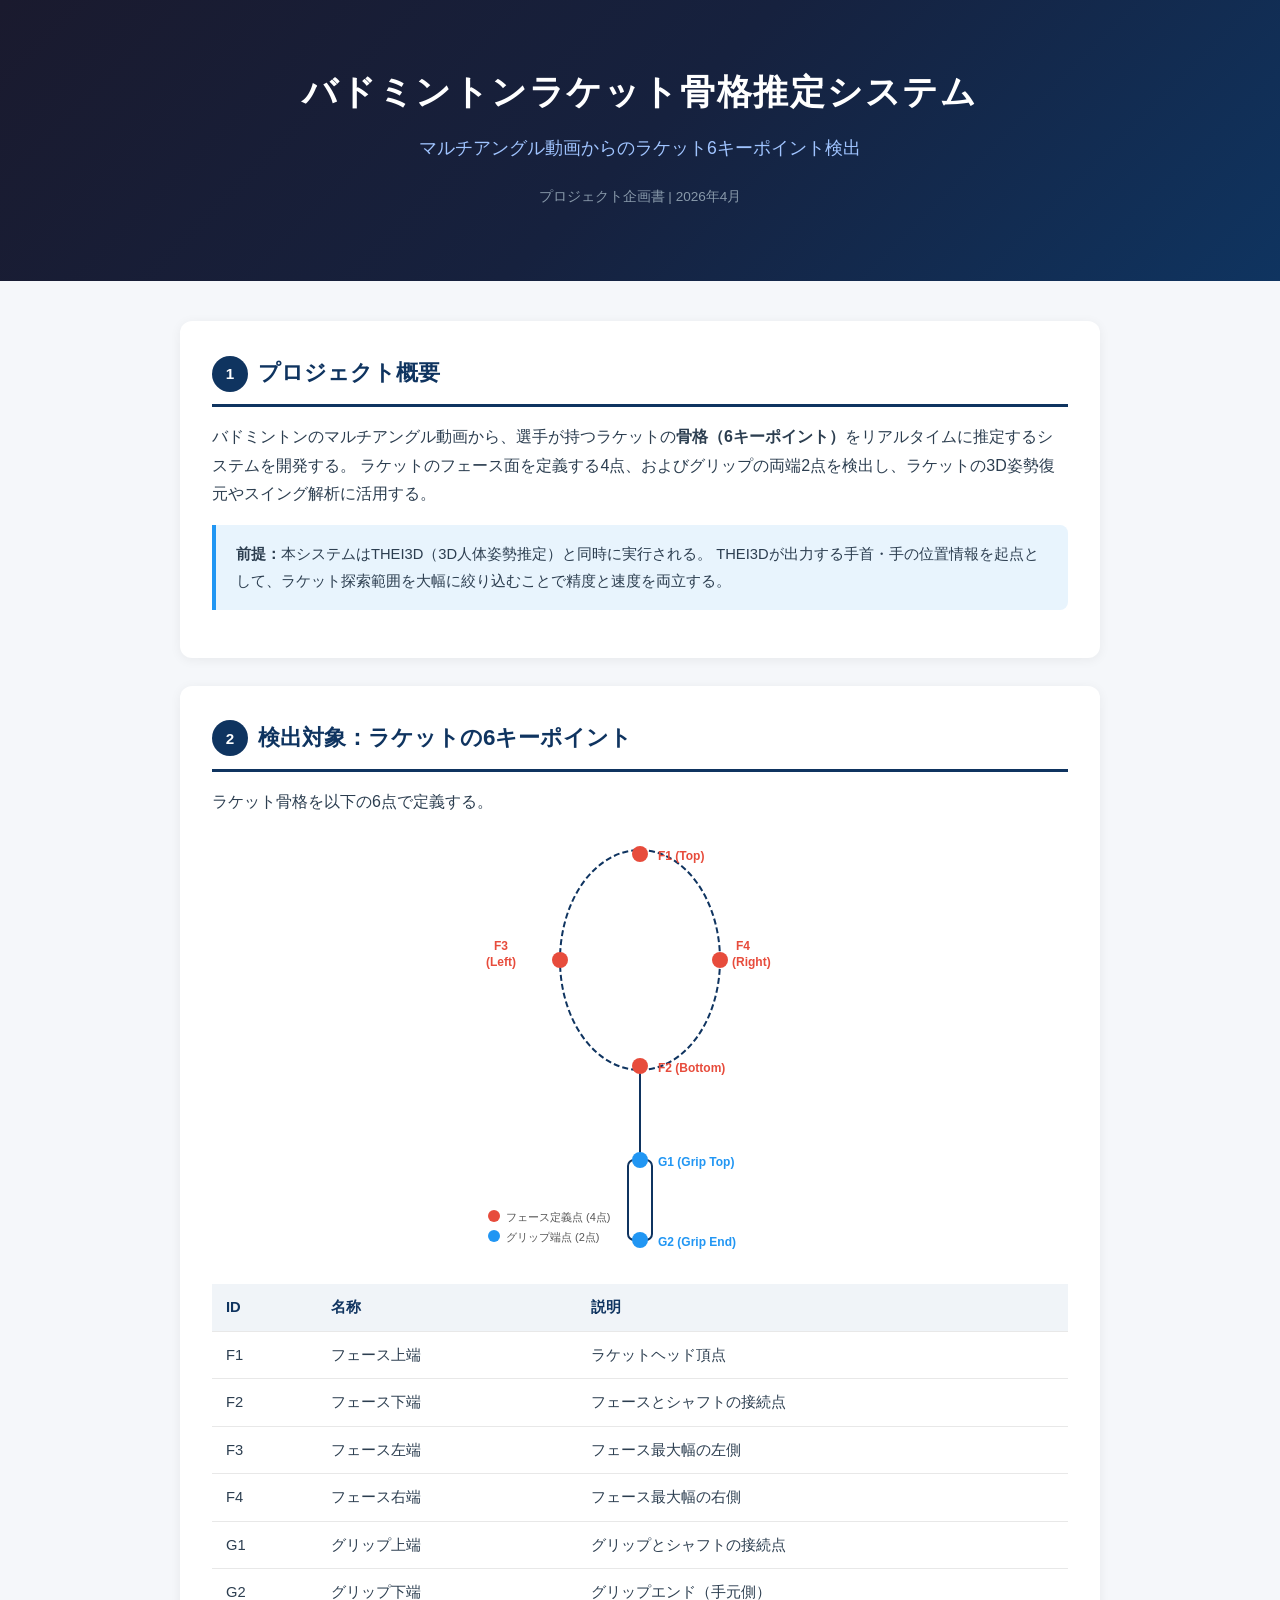
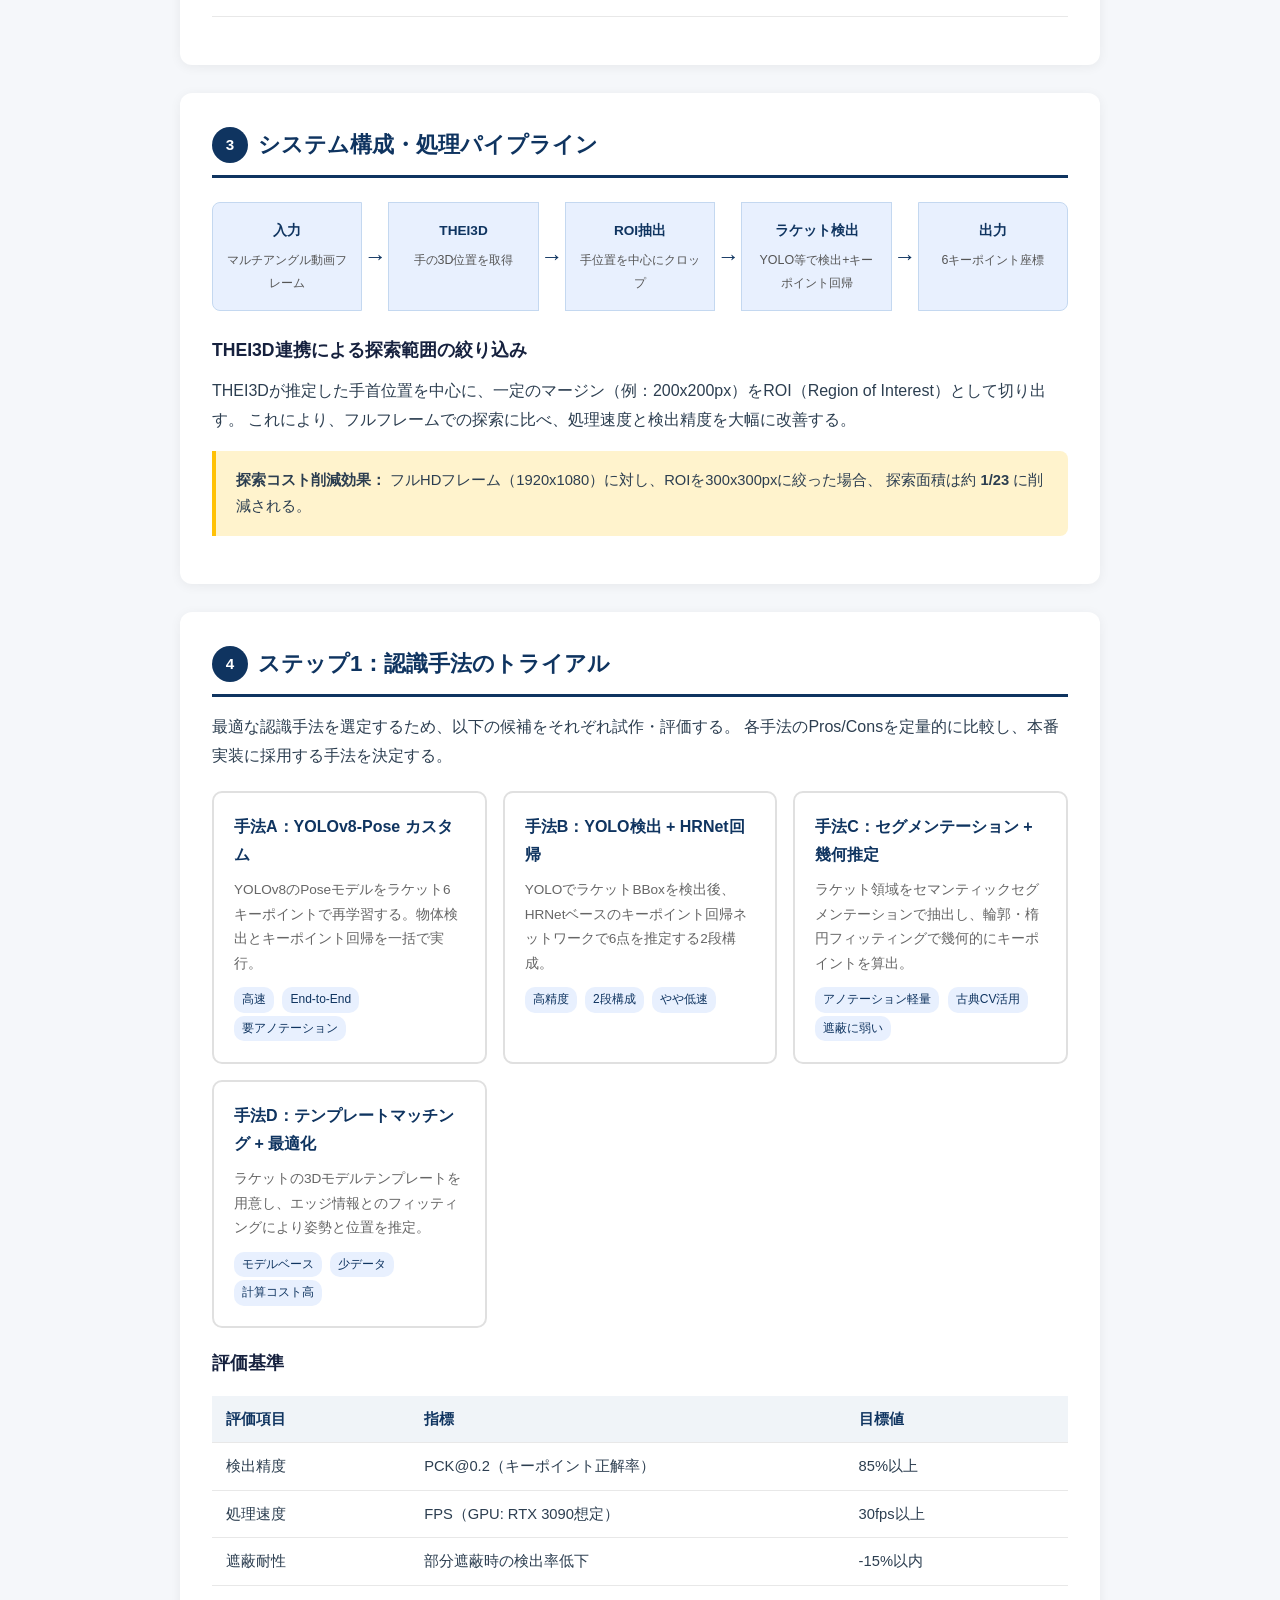
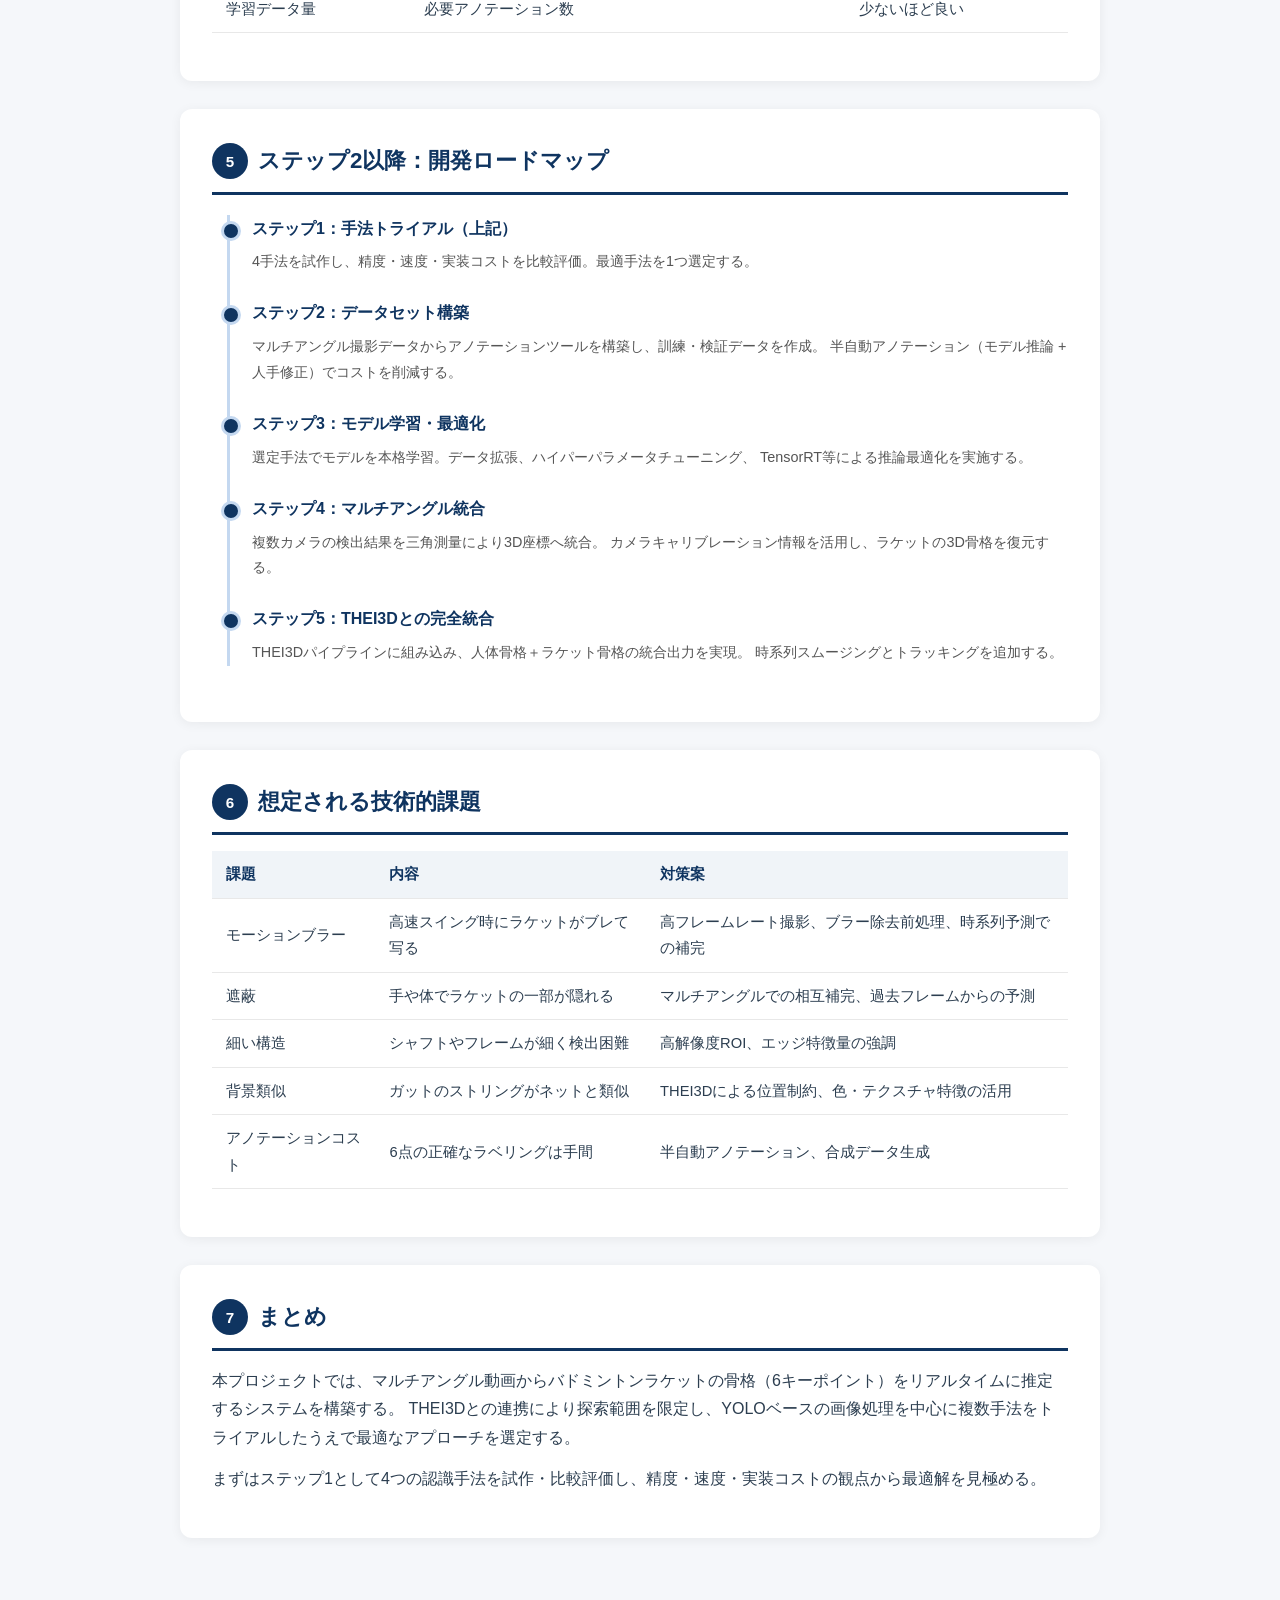
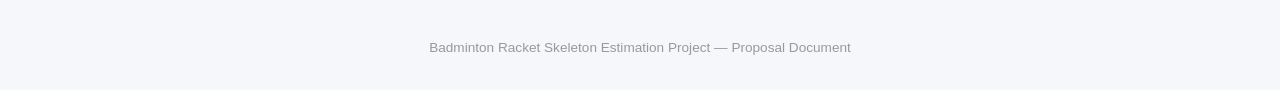
==== racket-detection-proposal.html @ 21c3d9a1 "Add project proposal for badminton racket skeleton estimation system HTML企画書: マルチアングル動画からラケット6キーポイント" ====
<!DOCTYPE html>
<html lang="ja">
<head>
    <meta charset="UTF-8">
    <meta name="viewport" content="width=device-width, initial-scale=1.0">
    <title>企画書：バドミントンラケット骨格推定システム</title>
    <style>
        * { margin: 0; padding: 0; box-sizing: border-box; }
        body {
            font-family: 'Hiragino Sans', 'Hiragino Kaku Gothic ProN', 'Noto Sans JP', sans-serif;
            background: #f5f7fa;
            color: #2c3e50;
            line-height: 1.8;
        }

        /* Header */
        .header {
            background: linear-gradient(135deg, #1a1a2e 0%, #16213e 50%, #0f3460 100%);
            color: #fff;
            padding: 60px 40px;
            text-align: center;
        }
        .header h1 {
            font-size: 2.2rem;
            margin-bottom: 10px;
            letter-spacing: 0.05em;
        }
        .header .subtitle {
            font-size: 1.1rem;
            color: #a0c4ff;
            margin-bottom: 20px;
        }
        .header .meta {
            font-size: 0.85rem;
            color: #8899aa;
        }

        /* Main */
        .container {
            max-width: 960px;
            margin: 0 auto;
            padding: 40px 20px;
        }

        /* Section */
        section {
            background: #fff;
            border-radius: 12px;
            padding: 32px;
            margin-bottom: 28px;
            box-shadow: 0 2px 12px rgba(0,0,0,0.06);
        }
        section h2 {
            font-size: 1.4rem;
            color: #0f3460;
            margin-bottom: 16px;
            padding-bottom: 10px;
            border-bottom: 3px solid #0f3460;
            display: flex;
            align-items: center;
            gap: 10px;
        }
        section h2 .num {
            display: inline-flex;
            align-items: center;
            justify-content: center;
            width: 36px;
            height: 36px;
            background: #0f3460;
            color: #fff;
            border-radius: 50%;
            font-size: 0.95rem;
            flex-shrink: 0;
        }
        section h3 {
            font-size: 1.1rem;
            color: #16213e;
            margin: 20px 0 10px;
        }
        p { margin-bottom: 12px; }

        /* Diagram: Racket Keypoints */
        .diagram-wrapper {
            display: flex;
            justify-content: center;
            margin: 24px 0;
        }
        .diagram-wrapper svg {
            max-width: 100%;
        }

        /* Table */
        table {
            width: 100%;
            border-collapse: collapse;
            margin: 16px 0;
            font-size: 0.92rem;
        }
        th, td {
            padding: 10px 14px;
            text-align: left;
            border-bottom: 1px solid #e8e8e8;
        }
        th {
            background: #f0f4f8;
            color: #0f3460;
            font-weight: bold;
        }
        tr:hover td { background: #fafbfc; }

        /* List */
        ul, ol {
            padding-left: 24px;
            margin-bottom: 12px;
        }
        li { margin-bottom: 6px; }

        /* Pipeline */
        .pipeline {
            display: flex;
            gap: 0;
            align-items: stretch;
            margin: 24px 0;
            overflow-x: auto;
        }
        .pipeline-step {
            flex: 1;
            min-width: 140px;
            background: #e8f0fe;
            padding: 16px 12px;
            text-align: center;
            position: relative;
            border: 1px solid #c4d8f0;
        }
        .pipeline-step:first-child { border-radius: 8px 0 0 8px; }
        .pipeline-step:last-child { border-radius: 0 8px 8px 0; }
        .pipeline-step .step-title {
            font-weight: bold;
            font-size: 0.85rem;
            color: #0f3460;
            margin-bottom: 6px;
        }
        .pipeline-step .step-desc {
            font-size: 0.78rem;
            color: #555;
        }
        .pipeline-arrow {
            display: flex;
            align-items: center;
            font-size: 1.4rem;
            color: #0f3460;
            padding: 0 2px;
            flex-shrink: 0;
        }

        /* Highlight box */
        .highlight-box {
            background: #fff3cd;
            border-left: 4px solid #ffc107;
            padding: 16px 20px;
            border-radius: 0 8px 8px 0;
            margin: 16px 0;
            font-size: 0.92rem;
        }
        .info-box {
            background: #e8f4fd;
            border-left: 4px solid #2196f3;
            padding: 16px 20px;
            border-radius: 0 8px 8px 0;
            margin: 16px 0;
            font-size: 0.92rem;
        }

        /* Steps timeline */
        .timeline {
            position: relative;
            padding-left: 40px;
            margin: 20px 0;
        }
        .timeline::before {
            content: '';
            position: absolute;
            left: 15px;
            top: 0;
            bottom: 0;
            width: 3px;
            background: #c4d8f0;
        }
        .timeline-item {
            position: relative;
            margin-bottom: 24px;
        }
        .timeline-item::before {
            content: '';
            position: absolute;
            left: -31px;
            top: 6px;
            width: 14px;
            height: 14px;
            background: #0f3460;
            border-radius: 50%;
            border: 3px solid #c4d8f0;
        }
        .timeline-item h4 {
            font-size: 1rem;
            color: #0f3460;
            margin-bottom: 6px;
        }
        .timeline-item p {
            font-size: 0.9rem;
            color: #555;
        }

        /* Trial methods cards */
        .method-cards {
            display: grid;
            grid-template-columns: repeat(auto-fit, minmax(260px, 1fr));
            gap: 16px;
            margin: 20px 0;
        }
        .method-card {
            border: 2px solid #e0e0e0;
            border-radius: 10px;
            padding: 20px;
            transition: border-color 0.2s;
        }
        .method-card:hover { border-color: #0f3460; }
        .method-card h4 {
            font-size: 1rem;
            color: #0f3460;
            margin-bottom: 8px;
        }
        .method-card p {
            font-size: 0.85rem;
            color: #666;
            margin-bottom: 8px;
        }
        .method-card .tag {
            display: inline-block;
            font-size: 0.75rem;
            background: #e8f0fe;
            color: #0f3460;
            padding: 2px 8px;
            border-radius: 10px;
            margin-right: 4px;
        }

        /* Footer */
        .footer {
            text-align: center;
            padding: 30px;
            color: #999;
            font-size: 0.85rem;
        }

        @media (max-width: 600px) {
            .header { padding: 40px 20px; }
            .header h1 { font-size: 1.5rem; }
            section { padding: 20px; }
            .pipeline { flex-direction: column; }
            .pipeline-arrow { transform: rotate(90deg); justify-content: center; padding: 4px 0; }
            .pipeline-step:first-child, .pipeline-step:last-child { border-radius: 8px; }
        }
    </style>
</head>
<body>

<div class="header">
    <h1>バドミントンラケット骨格推定システム</h1>
    <p class="subtitle">マルチアングル動画からのラケット6キーポイント検出</p>
    <p class="meta">プロジェクト企画書 | 2026年4月</p>
</div>

<div class="container">

    <!-- 1. 概要 -->
    <section>
        <h2><span class="num">1</span>プロジェクト概要</h2>
        <p>
            バドミントンのマルチアングル動画から、選手が持つラケットの<strong>骨格（6キーポイント）</strong>をリアルタイムに推定するシステムを開発する。
            ラケットのフェース面を定義する4点、およびグリップの両端2点を検出し、ラケットの3D姿勢復元やスイング解析に活用する。
        </p>
        <div class="info-box">
            <strong>前提：</strong>本システムはTHEI3D（3D人体姿勢推定）と同時に実行される。
            THEI3Dが出力する手首・手の位置情報を起点として、ラケット探索範囲を大幅に絞り込むことで精度と速度を両立する。
        </div>
    </section>

    <!-- 2. 検出対象 -->
    <section>
        <h2><span class="num">2</span>検出対象：ラケットの6キーポイント</h2>
        <p>ラケット骨格を以下の6点で定義する。</p>

        <div class="diagram-wrapper">
            <svg width="320" height="420" viewBox="0 0 320 420">
                <!-- Racket face (ellipse) -->
                <ellipse cx="160" cy="120" rx="80" ry="110" fill="none" stroke="#0f3460" stroke-width="2" stroke-dasharray="6,3"/>
                <!-- Shaft -->
                <line x1="160" y1="230" x2="160" y2="320" stroke="#0f3460" stroke-width="2"/>
                <!-- Grip -->
                <rect x="148" y="320" width="24" height="80" rx="6" fill="none" stroke="#0f3460" stroke-width="2"/>

                <!-- Face 4 points -->
                <circle cx="160" cy="14" r="8" fill="#e74c3c"/>
                <text x="178" y="20" font-size="12" fill="#e74c3c" font-weight="bold">F1 (Top)</text>

                <circle cx="160" cy="226" r="8" fill="#e74c3c"/>
                <text x="178" y="232" font-size="12" fill="#e74c3c" font-weight="bold">F2 (Bottom)</text>

                <circle cx="80" cy="120" r="8" fill="#e74c3c"/>
                <text x="14" y="110" font-size="12" fill="#e74c3c" font-weight="bold">F3</text>
                <text x="6" y="126" font-size="12" fill="#e74c3c" font-weight="bold">(Left)</text>

                <circle cx="240" cy="120" r="8" fill="#e74c3c"/>
                <text x="256" y="110" font-size="12" fill="#e74c3c" font-weight="bold">F4</text>
                <text x="252" y="126" font-size="12" fill="#e74c3c" font-weight="bold">(Right)</text>

                <!-- Grip 2 points -->
                <circle cx="160" cy="320" r="8" fill="#2196f3"/>
                <text x="178" y="326" font-size="12" fill="#2196f3" font-weight="bold">G1 (Grip Top)</text>

                <circle cx="160" cy="400" r="8" fill="#2196f3"/>
                <text x="178" y="406" font-size="12" fill="#2196f3" font-weight="bold">G2 (Grip End)</text>

                <!-- Legend -->
                <rect x="8" y="370" width="12" height="12" rx="6" fill="#e74c3c"/>
                <text x="26" y="381" font-size="11" fill="#555">フェース定義点 (4点)</text>
                <rect x="8" y="390" width="12" height="12" rx="6" fill="#2196f3"/>
                <text x="26" y="401" font-size="11" fill="#555">グリップ端点 (2点)</text>
            </svg>
        </div>

        <table>
            <thead>
                <tr><th>ID</th><th>名称</th><th>説明</th></tr>
            </thead>
            <tbody>
                <tr><td>F1</td><td>フェース上端</td><td>ラケットヘッド頂点</td></tr>
                <tr><td>F2</td><td>フェース下端</td><td>フェースとシャフトの接続点</td></tr>
                <tr><td>F3</td><td>フェース左端</td><td>フェース最大幅の左側</td></tr>
                <tr><td>F4</td><td>フェース右端</td><td>フェース最大幅の右側</td></tr>
                <tr><td>G1</td><td>グリップ上端</td><td>グリップとシャフトの接続点</td></tr>
                <tr><td>G2</td><td>グリップ下端</td><td>グリップエンド（手元側）</td></tr>
            </tbody>
        </table>
    </section>

    <!-- 3. システム構成 -->
    <section>
        <h2><span class="num">3</span>システム構成・処理パイプライン</h2>

        <div class="pipeline">
            <div class="pipeline-step">
                <div class="step-title">入力</div>
                <div class="step-desc">マルチアングル動画フレーム</div>
            </div>
            <div class="pipeline-arrow">&rarr;</div>
            <div class="pipeline-step">
                <div class="step-title">THEI3D</div>
                <div class="step-desc">手の3D位置を取得</div>
            </div>
            <div class="pipeline-arrow">&rarr;</div>
            <div class="pipeline-step">
                <div class="step-title">ROI抽出</div>
                <div class="step-desc">手位置を中心にクロップ</div>
            </div>
            <div class="pipeline-arrow">&rarr;</div>
            <div class="pipeline-step">
                <div class="step-title">ラケット検出</div>
                <div class="step-desc">YOLO等で検出+キーポイント回帰</div>
            </div>
            <div class="pipeline-arrow">&rarr;</div>
            <div class="pipeline-step">
                <div class="step-title">出力</div>
                <div class="step-desc">6キーポイント座標</div>
            </div>
        </div>

        <h3>THEI3D連携による探索範囲の絞り込み</h3>
        <p>
            THEI3Dが推定した手首位置を中心に、一定のマージン（例：200x200px）をROI（Region of Interest）として切り出す。
            これにより、フルフレームでの探索に比べ、処理速度と検出精度を大幅に改善する。
        </p>
        <div class="highlight-box">
            <strong>探索コスト削減効果：</strong>
            フルHDフレーム（1920x1080）に対し、ROIを300x300pxに絞った場合、
            探索面積は約 <strong>1/23</strong> に削減される。
        </div>
    </section>

    <!-- 4. ステップ1：トライアル -->
    <section>
        <h2><span class="num">4</span>ステップ1：認識手法のトライアル</h2>
        <p>
            最適な認識手法を選定するため、以下の候補をそれぞれ試作・評価する。
            各手法のPros/Consを定量的に比較し、本番実装に採用する手法を決定する。
        </p>

        <div class="method-cards">
            <div class="method-card">
                <h4>手法A：YOLOv8-Pose カスタム</h4>
                <p>YOLOv8のPoseモデルをラケット6キーポイントで再学習する。物体検出とキーポイント回帰を一括で実行。</p>
                <span class="tag">高速</span>
                <span class="tag">End-to-End</span>
                <span class="tag">要アノテーション</span>
            </div>
            <div class="method-card">
                <h4>手法B：YOLO検出 + HRNet回帰</h4>
                <p>YOLOでラケットBBoxを検出後、HRNetベースのキーポイント回帰ネットワークで6点を推定する2段構成。</p>
                <span class="tag">高精度</span>
                <span class="tag">2段構成</span>
                <span class="tag">やや低速</span>
            </div>
            <div class="method-card">
                <h4>手法C：セグメンテーション + 幾何推定</h4>
                <p>ラケット領域をセマンティックセグメンテーションで抽出し、輪郭・楕円フィッティングで幾何的にキーポイントを算出。</p>
                <span class="tag">アノテーション軽量</span>
                <span class="tag">古典CV活用</span>
                <span class="tag">遮蔽に弱い</span>
            </div>
            <div class="method-card">
                <h4>手法D：テンプレートマッチング + 最適化</h4>
                <p>ラケットの3Dモデルテンプレートを用意し、エッジ情報とのフィッティングにより姿勢と位置を推定。</p>
                <span class="tag">モデルベース</span>
                <span class="tag">少データ</span>
                <span class="tag">計算コスト高</span>
            </div>
        </div>

        <h3>評価基準</h3>
        <table>
            <thead>
                <tr><th>評価項目</th><th>指標</th><th>目標値</th></tr>
            </thead>
            <tbody>
                <tr><td>検出精度</td><td>PCK@0.2（キーポイント正解率）</td><td>85%以上</td></tr>
                <tr><td>処理速度</td><td>FPS（GPU: RTX 3090想定）</td><td>30fps以上</td></tr>
                <tr><td>遮蔽耐性</td><td>部分遮蔽時の検出率低下</td><td>-15%以内</td></tr>
                <tr><td>学習データ量</td><td>必要アノテーション数</td><td>少ないほど良い</td></tr>
            </tbody>
        </table>
    </section>

    <!-- 5. ステップ2以降 -->
    <section>
        <h2><span class="num">5</span>ステップ2以降：開発ロードマップ</h2>

        <div class="timeline">
            <div class="timeline-item">
                <h4>ステップ1：手法トライアル（上記）</h4>
                <p>4手法を試作し、精度・速度・実装コストを比較評価。最適手法を1つ選定する。</p>
            </div>
            <div class="timeline-item">
                <h4>ステップ2：データセット構築</h4>
                <p>マルチアングル撮影データからアノテーションツールを構築し、訓練・検証データを作成。
                半自動アノテーション（モデル推論 + 人手修正）でコストを削減する。</p>
            </div>
            <div class="timeline-item">
                <h4>ステップ3：モデル学習・最適化</h4>
                <p>選定手法でモデルを本格学習。データ拡張、ハイパーパラメータチューニング、
                TensorRT等による推論最適化を実施する。</p>
            </div>
            <div class="timeline-item">
                <h4>ステップ4：マルチアングル統合</h4>
                <p>複数カメラの検出結果を三角測量により3D座標へ統合。
                カメラキャリブレーション情報を活用し、ラケットの3D骨格を復元する。</p>
            </div>
            <div class="timeline-item">
                <h4>ステップ5：THEI3Dとの完全統合</h4>
                <p>THEI3Dパイプラインに組み込み、人体骨格＋ラケット骨格の統合出力を実現。
                時系列スムージングとトラッキングを追加する。</p>
            </div>
        </div>
    </section>

    <!-- 6. 技術的課題 -->
    <section>
        <h2><span class="num">6</span>想定される技術的課題</h2>
        <table>
            <thead>
                <tr><th>課題</th><th>内容</th><th>対策案</th></tr>
            </thead>
            <tbody>
                <tr>
                    <td>モーションブラー</td>
                    <td>高速スイング時にラケットがブレて写る</td>
                    <td>高フレームレート撮影、ブラー除去前処理、時系列予測での補完</td>
                </tr>
                <tr>
                    <td>遮蔽</td>
                    <td>手や体でラケットの一部が隠れる</td>
                    <td>マルチアングルでの相互補完、過去フレームからの予測</td>
                </tr>
                <tr>
                    <td>細い構造</td>
                    <td>シャフトやフレームが細く検出困難</td>
                    <td>高解像度ROI、エッジ特徴量の強調</td>
                </tr>
                <tr>
                    <td>背景類似</td>
                    <td>ガットのストリングがネットと類似</td>
                    <td>THEI3Dによる位置制約、色・テクスチャ特徴の活用</td>
                </tr>
                <tr>
                    <td>アノテーションコスト</td>
                    <td>6点の正確なラベリングは手間</td>
                    <td>半自動アノテーション、合成データ生成</td>
                </tr>
            </tbody>
        </table>
    </section>

    <!-- 7. まとめ -->
    <section>
        <h2><span class="num">7</span>まとめ</h2>
        <p>
            本プロジェクトでは、マルチアングル動画からバドミントンラケットの骨格（6キーポイント）をリアルタイムに推定するシステムを構築する。
            THEI3Dとの連携により探索範囲を限定し、YOLOベースの画像処理を中心に複数手法をトライアルしたうえで最適なアプローチを選定する。
        </p>
        <p>
            まずはステップ1として4つの認識手法を試作・比較評価し、精度・速度・実装コストの観点から最適解を見極める。
        </p>
    </section>

</div>

<div class="footer">
    Badminton Racket Skeleton Estimation Project &mdash; Proposal Document
</div>

</body>
</html>
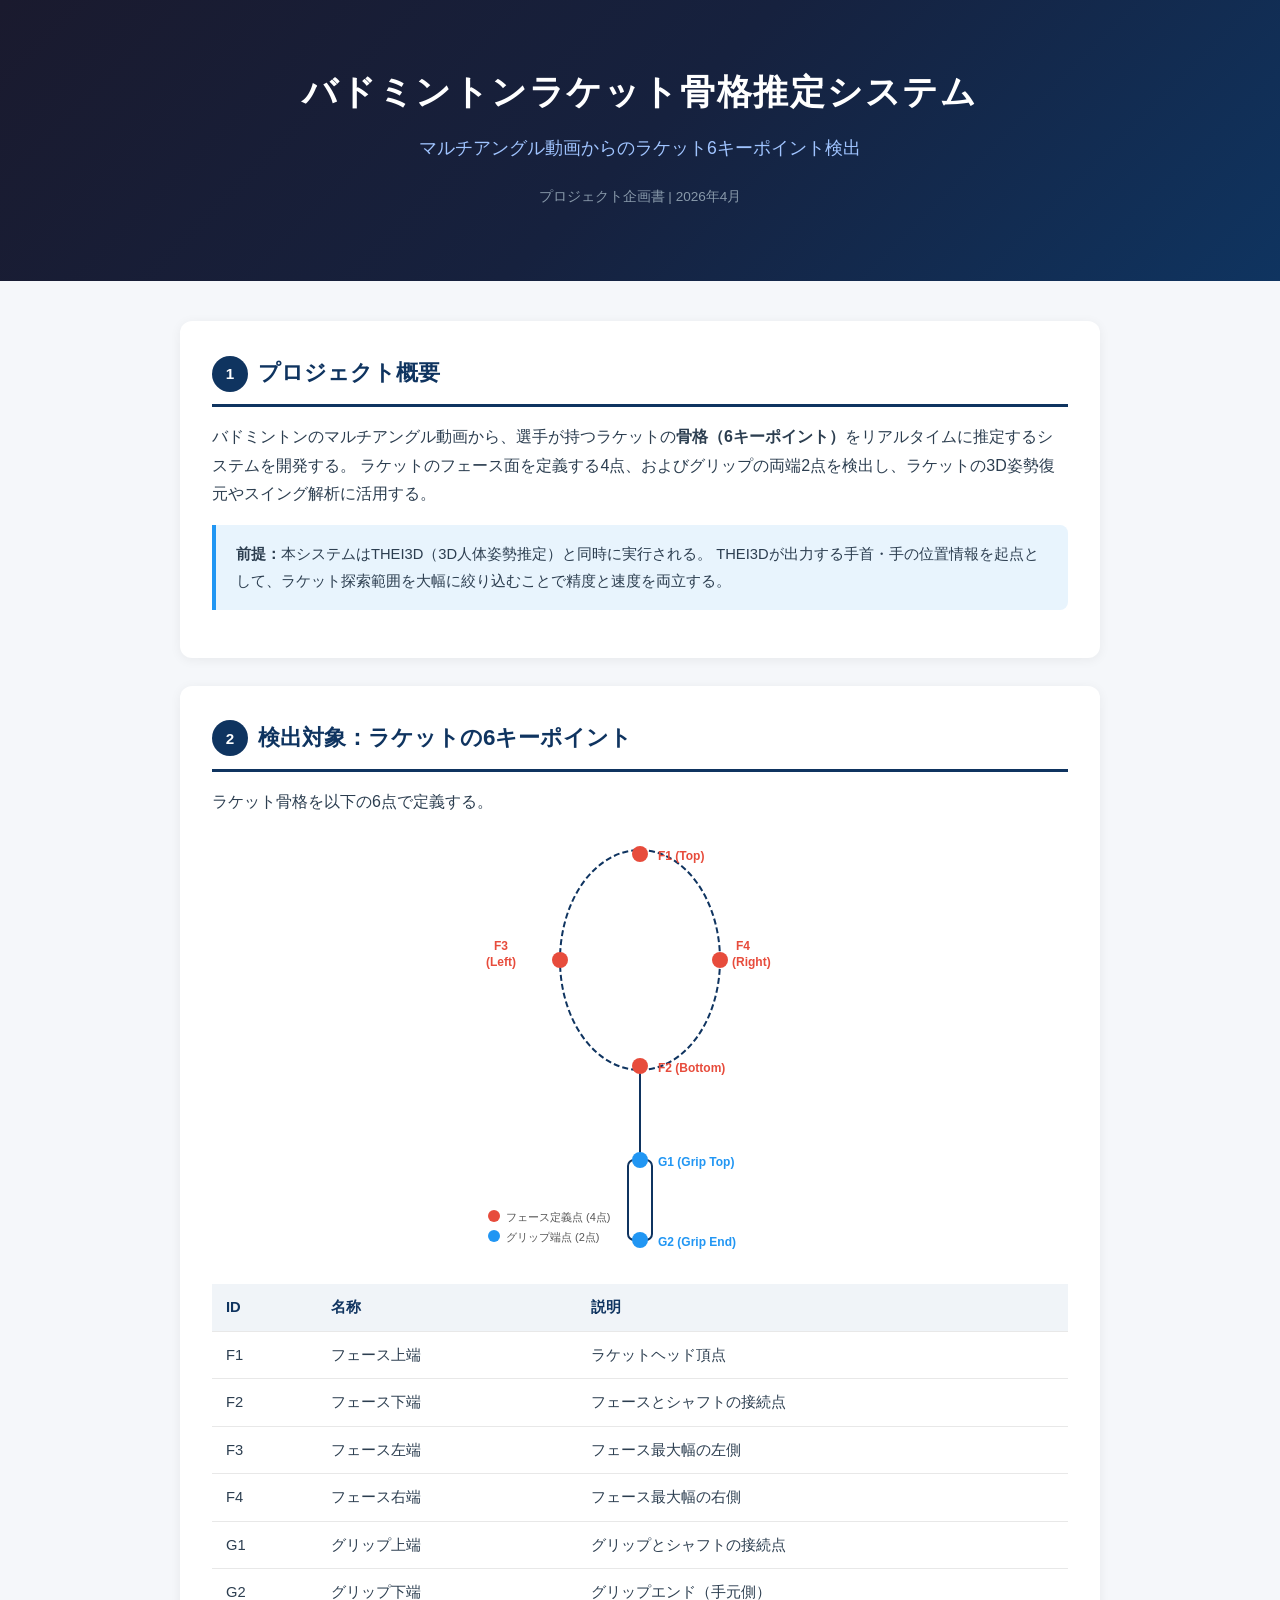
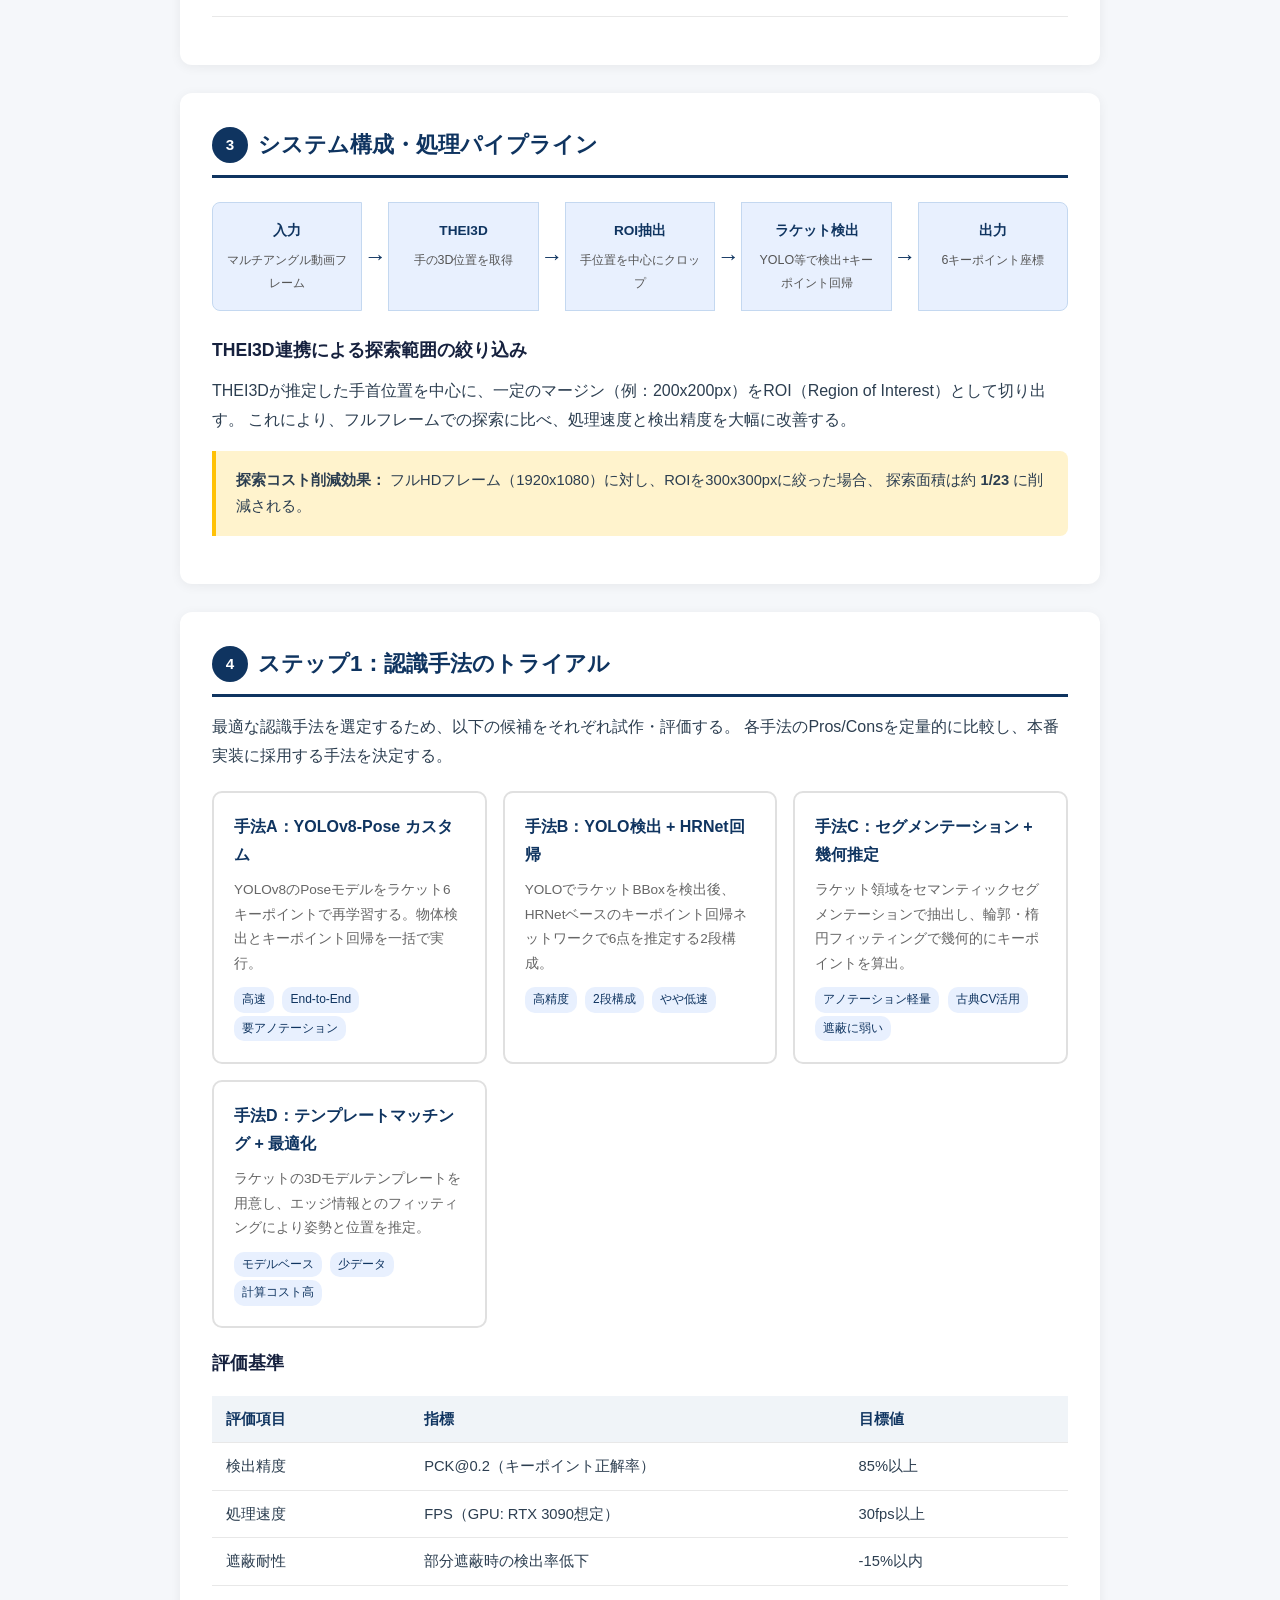
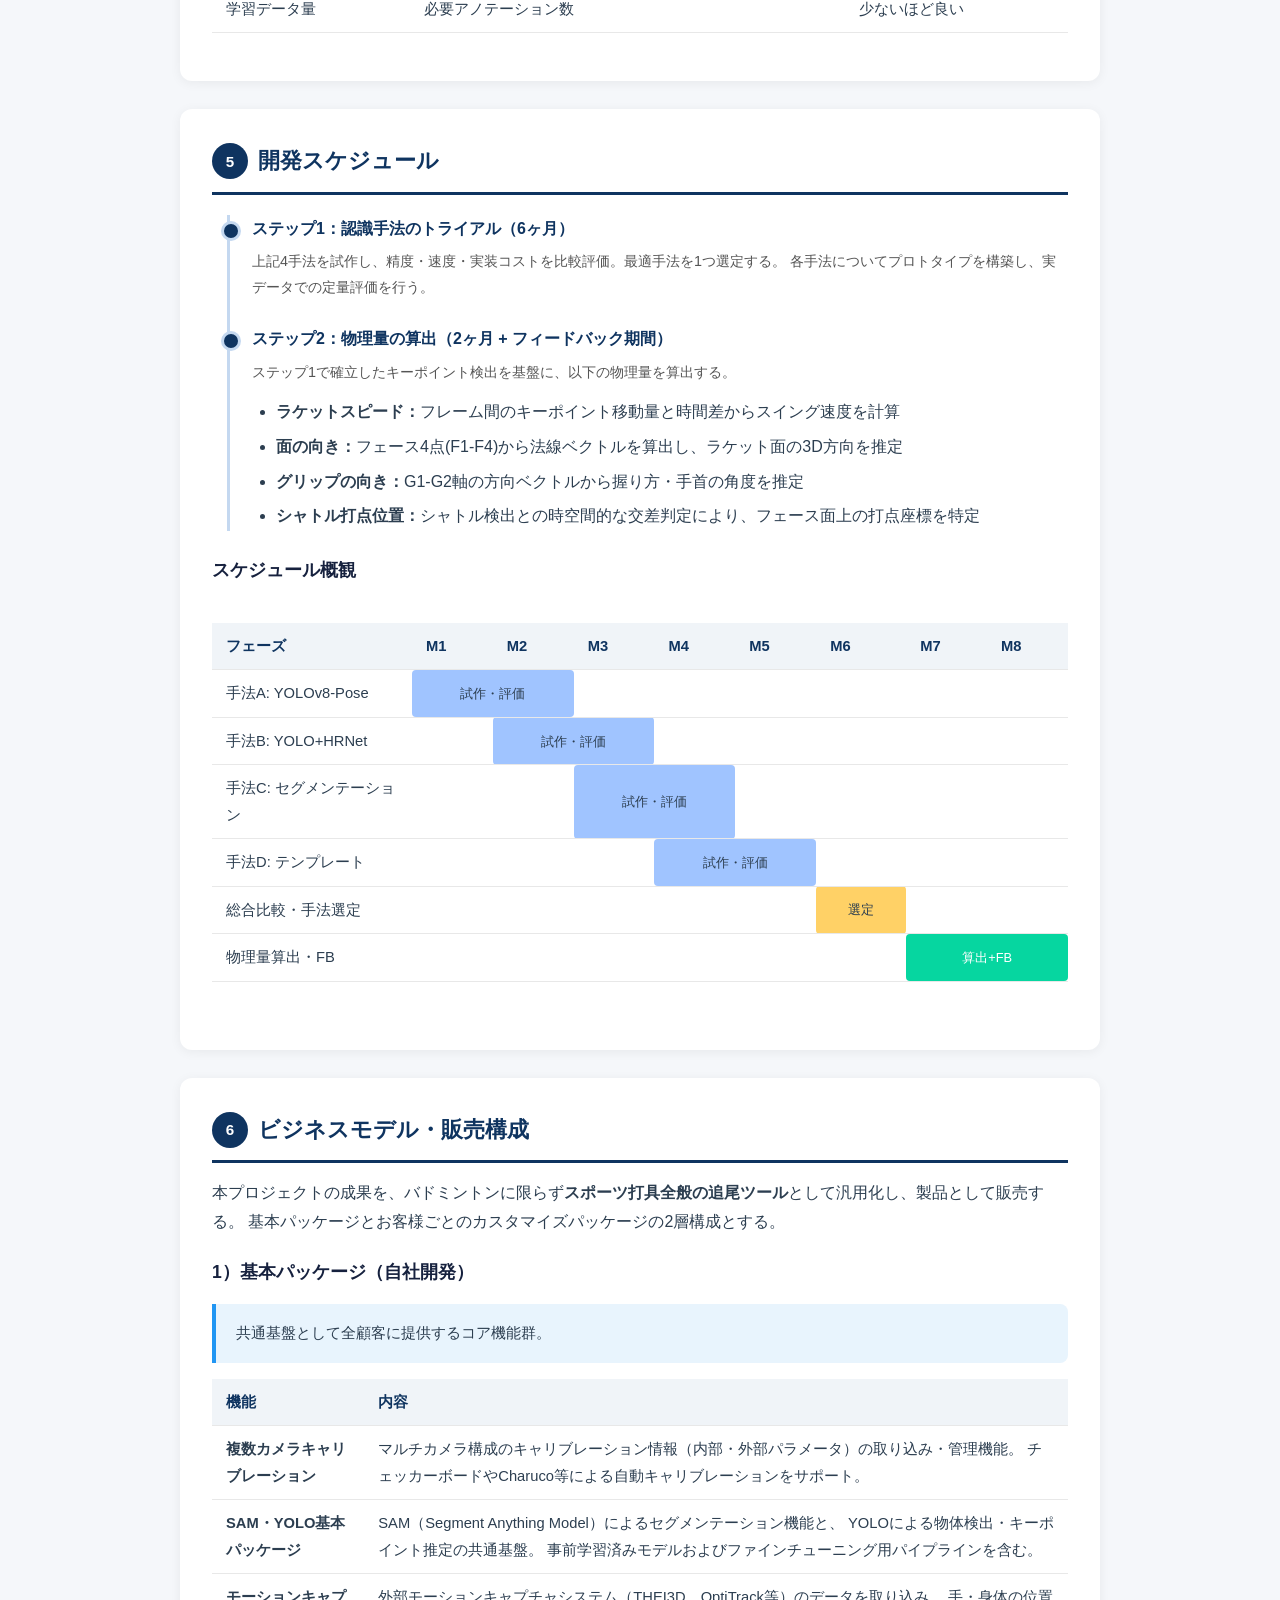
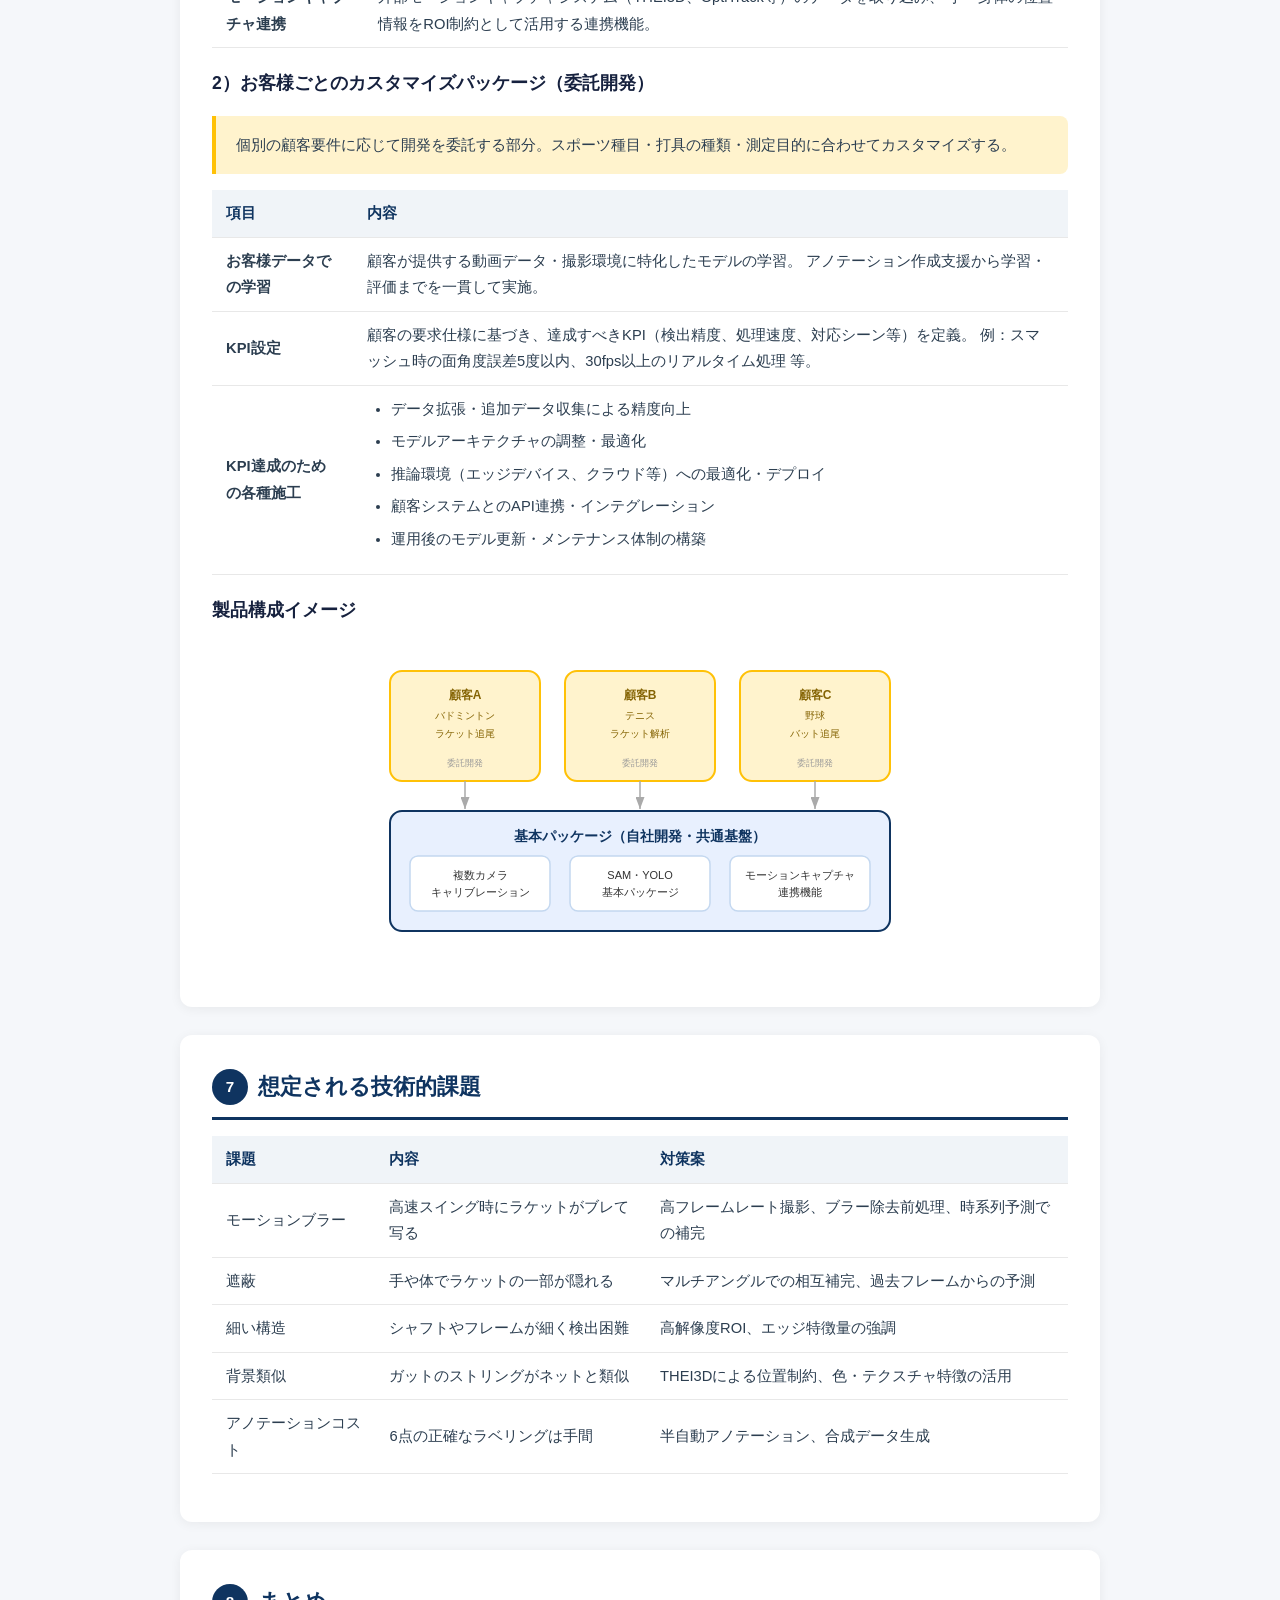
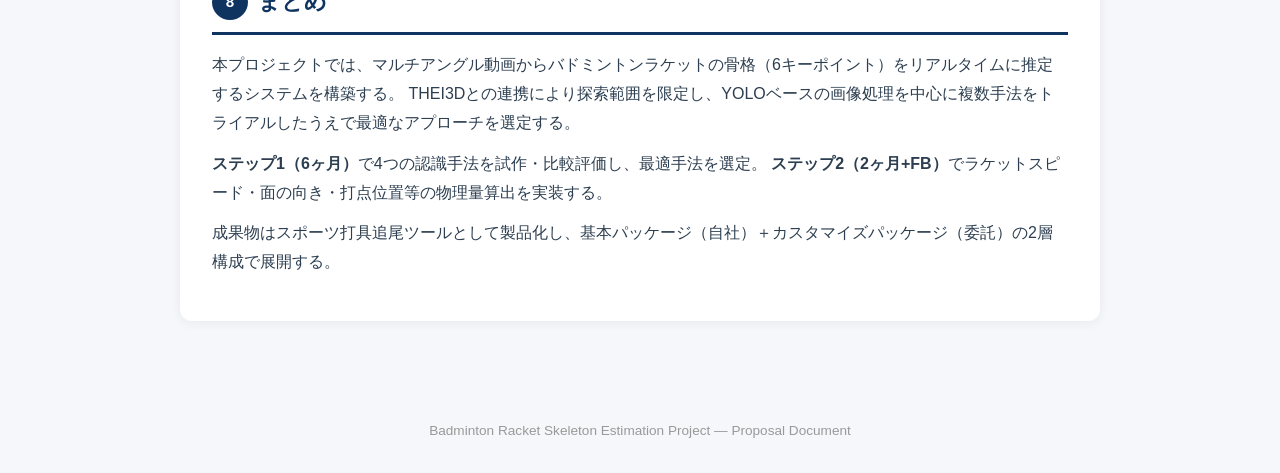
==== commit 5f9deab9: "Add schedule, business model, and sales structure to proposal ステップ1(6ヶ月)・ステップ2(2ヶ月+FB)のスケジュール、ガントチャー" ====
--- a/racket-detection-proposal.html
+++ b/racket-detection-proposal.html
@@ -441,41 +441,200 @@
         </table>
     </section>
 
-    <!-- 5. ステップ2以降 -->
-    <section>
-        <h2><span class="num">5</span>ステップ2以降：開発ロードマップ</h2>
+    <!-- 5. 開発スケジュール -->
+    <section>
+        <h2><span class="num">5</span>開発スケジュール</h2>
 
         <div class="timeline">
             <div class="timeline-item">
-                <h4>ステップ1：手法トライアル（上記）</h4>
-                <p>4手法を試作し、精度・速度・実装コストを比較評価。最適手法を1つ選定する。</p>
+                <h4>ステップ1：認識手法のトライアル（6ヶ月）</h4>
+                <p>上記4手法を試作し、精度・速度・実装コストを比較評価。最適手法を1つ選定する。
+                各手法についてプロトタイプを構築し、実データでの定量評価を行う。</p>
             </div>
             <div class="timeline-item">
-                <h4>ステップ2：データセット構築</h4>
-                <p>マルチアングル撮影データからアノテーションツールを構築し、訓練・検証データを作成。
-                半自動アノテーション（モデル推論 + 人手修正）でコストを削減する。</p>
-            </div>
-            <div class="timeline-item">
-                <h4>ステップ3：モデル学習・最適化</h4>
-                <p>選定手法でモデルを本格学習。データ拡張、ハイパーパラメータチューニング、
-                TensorRT等による推論最適化を実施する。</p>
-            </div>
-            <div class="timeline-item">
-                <h4>ステップ4：マルチアングル統合</h4>
-                <p>複数カメラの検出結果を三角測量により3D座標へ統合。
-                カメラキャリブレーション情報を活用し、ラケットの3D骨格を復元する。</p>
-            </div>
-            <div class="timeline-item">
-                <h4>ステップ5：THEI3Dとの完全統合</h4>
-                <p>THEI3Dパイプラインに組み込み、人体骨格＋ラケット骨格の統合出力を実現。
-                時系列スムージングとトラッキングを追加する。</p>
-            </div>
-        </div>
-    </section>
-
-    <!-- 6. 技術的課題 -->
-    <section>
-        <h2><span class="num">6</span>想定される技術的課題</h2>
+                <h4>ステップ2：物理量の算出（2ヶ月 + フィードバック期間）</h4>
+                <p>ステップ1で確立したキーポイント検出を基盤に、以下の物理量を算出する。</p>
+                <ul style="margin-top:8px;">
+                    <li><strong>ラケットスピード：</strong>フレーム間のキーポイント移動量と時間差からスイング速度を計算</li>
+                    <li><strong>面の向き：</strong>フェース4点(F1-F4)から法線ベクトルを算出し、ラケット面の3D方向を推定</li>
+                    <li><strong>グリップの向き：</strong>G1-G2軸の方向ベクトルから握り方・手首の角度を推定</li>
+                    <li><strong>シャトル打点位置：</strong>シャトル検出との時空間的な交差判定により、フェース面上の打点座標を特定</li>
+                </ul>
+            </div>
+        </div>
+
+        <!-- Gantt-style schedule -->
+        <h3>スケジュール概観</h3>
+        <div style="overflow-x:auto; margin:20px 0;">
+            <table style="min-width:600px;">
+                <thead>
+                    <tr>
+                        <th style="width:200px;">フェーズ</th>
+                        <th>M1</th><th>M2</th><th>M3</th><th>M4</th><th>M5</th><th>M6</th><th>M7</th><th>M8</th>
+                    </tr>
+                </thead>
+                <tbody>
+                    <tr>
+                        <td>手法A: YOLOv8-Pose</td>
+                        <td colspan="2" style="background:#a0c4ff;text-align:center;font-size:0.8rem;border-radius:4px;">試作・評価</td>
+                        <td colspan="6"></td>
+                    </tr>
+                    <tr>
+                        <td>手法B: YOLO+HRNet</td>
+                        <td></td>
+                        <td colspan="2" style="background:#a0c4ff;text-align:center;font-size:0.8rem;border-radius:4px;">試作・評価</td>
+                        <td colspan="5"></td>
+                    </tr>
+                    <tr>
+                        <td>手法C: セグメンテーション</td>
+                        <td colspan="2"></td>
+                        <td colspan="2" style="background:#a0c4ff;text-align:center;font-size:0.8rem;border-radius:4px;">試作・評価</td>
+                        <td colspan="4"></td>
+                    </tr>
+                    <tr>
+                        <td>手法D: テンプレート</td>
+                        <td colspan="3"></td>
+                        <td colspan="2" style="background:#a0c4ff;text-align:center;font-size:0.8rem;border-radius:4px;">試作・評価</td>
+                        <td colspan="3"></td>
+                    </tr>
+                    <tr>
+                        <td>総合比較・手法選定</td>
+                        <td colspan="5"></td>
+                        <td style="background:#ffd166;text-align:center;font-size:0.8rem;border-radius:4px;">選定</td>
+                        <td colspan="2"></td>
+                    </tr>
+                    <tr>
+                        <td>物理量算出・FB</td>
+                        <td colspan="6"></td>
+                        <td colspan="2" style="background:#06d6a0;text-align:center;font-size:0.8rem;color:#fff;border-radius:4px;">算出+FB</td>
+                    </tr>
+                </tbody>
+            </table>
+        </div>
+    </section>
+
+    <!-- 6. ビジネスモデル・見積もり -->
+    <section>
+        <h2><span class="num">6</span>ビジネスモデル・販売構成</h2>
+        <p>
+            本プロジェクトの成果を、バドミントンに限らず<strong>スポーツ打具全般の追尾ツール</strong>として汎用化し、製品として販売する。
+            基本パッケージとお客様ごとのカスタマイズパッケージの2層構成とする。
+        </p>
+
+        <h3>1）基本パッケージ（自社開発）</h3>
+        <div class="info-box">
+            共通基盤として全顧客に提供するコア機能群。
+        </div>
+        <table>
+            <thead>
+                <tr><th>機能</th><th>内容</th></tr>
+            </thead>
+            <tbody>
+                <tr>
+                    <td><strong>複数カメラキャリブレーション</strong></td>
+                    <td>マルチカメラ構成のキャリブレーション情報（内部・外部パラメータ）の取り込み・管理機能。
+                    チェッカーボードやCharuco等による自動キャリブレーションをサポート。</td>
+                </tr>
+                <tr>
+                    <td><strong>SAM・YOLO基本パッケージ</strong></td>
+                    <td>SAM（Segment Anything Model）によるセグメンテーション機能と、
+                    YOLOによる物体検出・キーポイント推定の共通基盤。
+                    事前学習済みモデルおよびファインチューニング用パイプラインを含む。</td>
+                </tr>
+                <tr>
+                    <td><strong>モーションキャプチャ連携</strong></td>
+                    <td>外部モーションキャプチャシステム（THEI3D、OptiTrack等）のデータを取り込み、
+                    手・身体の位置情報をROI制約として活用する連携機能。</td>
+                </tr>
+            </tbody>
+        </table>
+
+        <h3>2）お客様ごとのカスタマイズパッケージ（委託開発）</h3>
+        <div class="highlight-box">
+            個別の顧客要件に応じて開発を委託する部分。スポーツ種目・打具の種類・測定目的に合わせてカスタマイズする。
+        </div>
+        <table>
+            <thead>
+                <tr><th>項目</th><th>内容</th></tr>
+            </thead>
+            <tbody>
+                <tr>
+                    <td><strong>お客様データでの学習</strong></td>
+                    <td>顧客が提供する動画データ・撮影環境に特化したモデルの学習。
+                    アノテーション作成支援から学習・評価までを一貫して実施。</td>
+                </tr>
+                <tr>
+                    <td><strong>KPI設定</strong></td>
+                    <td>顧客の要求仕様に基づき、達成すべきKPI（検出精度、処理速度、対応シーン等）を定義。
+                    例：スマッシュ時の面角度誤差5度以内、30fps以上のリアルタイム処理 等。</td>
+                </tr>
+                <tr>
+                    <td><strong>KPI達成のための各種施工</strong></td>
+                    <td>
+                        <ul>
+                            <li>データ拡張・追加データ収集による精度向上</li>
+                            <li>モデルアーキテクチャの調整・最適化</li>
+                            <li>推論環境（エッジデバイス、クラウド等）への最適化・デプロイ</li>
+                            <li>顧客システムとのAPI連携・インテグレーション</li>
+                            <li>運用後のモデル更新・メンテナンス体制の構築</li>
+                        </ul>
+                    </td>
+                </tr>
+            </tbody>
+        </table>
+
+        <!-- Business model diagram -->
+        <h3>製品構成イメージ</h3>
+        <div class="diagram-wrapper">
+            <svg width="560" height="300" viewBox="0 0 560 300">
+                <!-- Base package -->
+                <rect x="30" y="160" width="500" height="120" rx="12" fill="#e8f0fe" stroke="#0f3460" stroke-width="2"/>
+                <text x="280" y="190" text-anchor="middle" font-size="14" font-weight="bold" fill="#0f3460">基本パッケージ（自社開発・共通基盤）</text>
+                <rect x="50" y="205" width="140" height="55" rx="8" fill="#fff" stroke="#c4d8f0" stroke-width="1.5"/>
+                <text x="120" y="228" text-anchor="middle" font-size="11" fill="#333">複数カメラ</text>
+                <text x="120" y="245" text-anchor="middle" font-size="11" fill="#333">キャリブレーション</text>
+                <rect x="210" y="205" width="140" height="55" rx="8" fill="#fff" stroke="#c4d8f0" stroke-width="1.5"/>
+                <text x="280" y="228" text-anchor="middle" font-size="11" fill="#333">SAM・YOLO</text>
+                <text x="280" y="245" text-anchor="middle" font-size="11" fill="#333">基本パッケージ</text>
+                <rect x="370" y="205" width="140" height="55" rx="8" fill="#fff" stroke="#c4d8f0" stroke-width="1.5"/>
+                <text x="440" y="228" text-anchor="middle" font-size="11" fill="#333">モーションキャプチャ</text>
+                <text x="440" y="245" text-anchor="middle" font-size="11" fill="#333">連携機能</text>
+
+                <!-- Custom packages -->
+                <rect x="30" y="20" width="150" height="110" rx="12" fill="#fff3cd" stroke="#ffc107" stroke-width="2"/>
+                <text x="105" y="48" text-anchor="middle" font-size="12" font-weight="bold" fill="#856404">顧客A</text>
+                <text x="105" y="68" text-anchor="middle" font-size="10" fill="#856404">バドミントン</text>
+                <text x="105" y="86" text-anchor="middle" font-size="10" fill="#856404">ラケット追尾</text>
+                <text x="105" y="115" text-anchor="middle" font-size="9" fill="#999">委託開発</text>
+
+                <rect x="205" y="20" width="150" height="110" rx="12" fill="#fff3cd" stroke="#ffc107" stroke-width="2"/>
+                <text x="280" y="48" text-anchor="middle" font-size="12" font-weight="bold" fill="#856404">顧客B</text>
+                <text x="280" y="68" text-anchor="middle" font-size="10" fill="#856404">テニス</text>
+                <text x="280" y="86" text-anchor="middle" font-size="10" fill="#856404">ラケット解析</text>
+                <text x="280" y="115" text-anchor="middle" font-size="9" fill="#999">委託開発</text>
+
+                <rect x="380" y="20" width="150" height="110" rx="12" fill="#fff3cd" stroke="#ffc107" stroke-width="2"/>
+                <text x="455" y="48" text-anchor="middle" font-size="12" font-weight="bold" fill="#856404">顧客C</text>
+                <text x="455" y="68" text-anchor="middle" font-size="10" fill="#856404">野球</text>
+                <text x="455" y="86" text-anchor="middle" font-size="10" fill="#856404">バット追尾</text>
+                <text x="455" y="115" text-anchor="middle" font-size="9" fill="#999">委託開発</text>
+
+                <!-- Arrows -->
+                <line x1="105" y1="130" x2="105" y2="158" stroke="#aaa" stroke-width="1.5" marker-end="url(#arrowhead)"/>
+                <line x1="280" y1="130" x2="280" y2="158" stroke="#aaa" stroke-width="1.5" marker-end="url(#arrowhead)"/>
+                <line x1="455" y1="130" x2="455" y2="158" stroke="#aaa" stroke-width="1.5" marker-end="url(#arrowhead)"/>
+                <defs>
+                    <marker id="arrowhead" markerWidth="8" markerHeight="6" refX="8" refY="3" orient="auto">
+                        <polygon points="0 0, 8 3, 0 6" fill="#aaa"/>
+                    </marker>
+                </defs>
+            </svg>
+        </div>
+    </section>
+
+    <!-- 7. 技術的課題 -->
+    <section>
+        <h2><span class="num">7</span>想定される技術的課題</h2>
         <table>
             <thead>
                 <tr><th>課題</th><th>内容</th><th>対策案</th></tr>
@@ -510,15 +669,19 @@
         </table>
     </section>
 
-    <!-- 7. まとめ -->
-    <section>
-        <h2><span class="num">7</span>まとめ</h2>
+    <!-- 8. まとめ -->
+    <section>
+        <h2><span class="num">8</span>まとめ</h2>
         <p>
             本プロジェクトでは、マルチアングル動画からバドミントンラケットの骨格（6キーポイント）をリアルタイムに推定するシステムを構築する。
             THEI3Dとの連携により探索範囲を限定し、YOLOベースの画像処理を中心に複数手法をトライアルしたうえで最適なアプローチを選定する。
         </p>
         <p>
-            まずはステップ1として4つの認識手法を試作・比較評価し、精度・速度・実装コストの観点から最適解を見極める。
+            <strong>ステップ1（6ヶ月）</strong>で4つの認識手法を試作・比較評価し、最適手法を選定。
+            <strong>ステップ2（2ヶ月+FB）</strong>でラケットスピード・面の向き・打点位置等の物理量算出を実装する。
+        </p>
+        <p>
+            成果物はスポーツ打具追尾ツールとして製品化し、基本パッケージ（自社）＋カスタマイズパッケージ（委託）の2層構成で展開する。
         </p>
     </section>
 
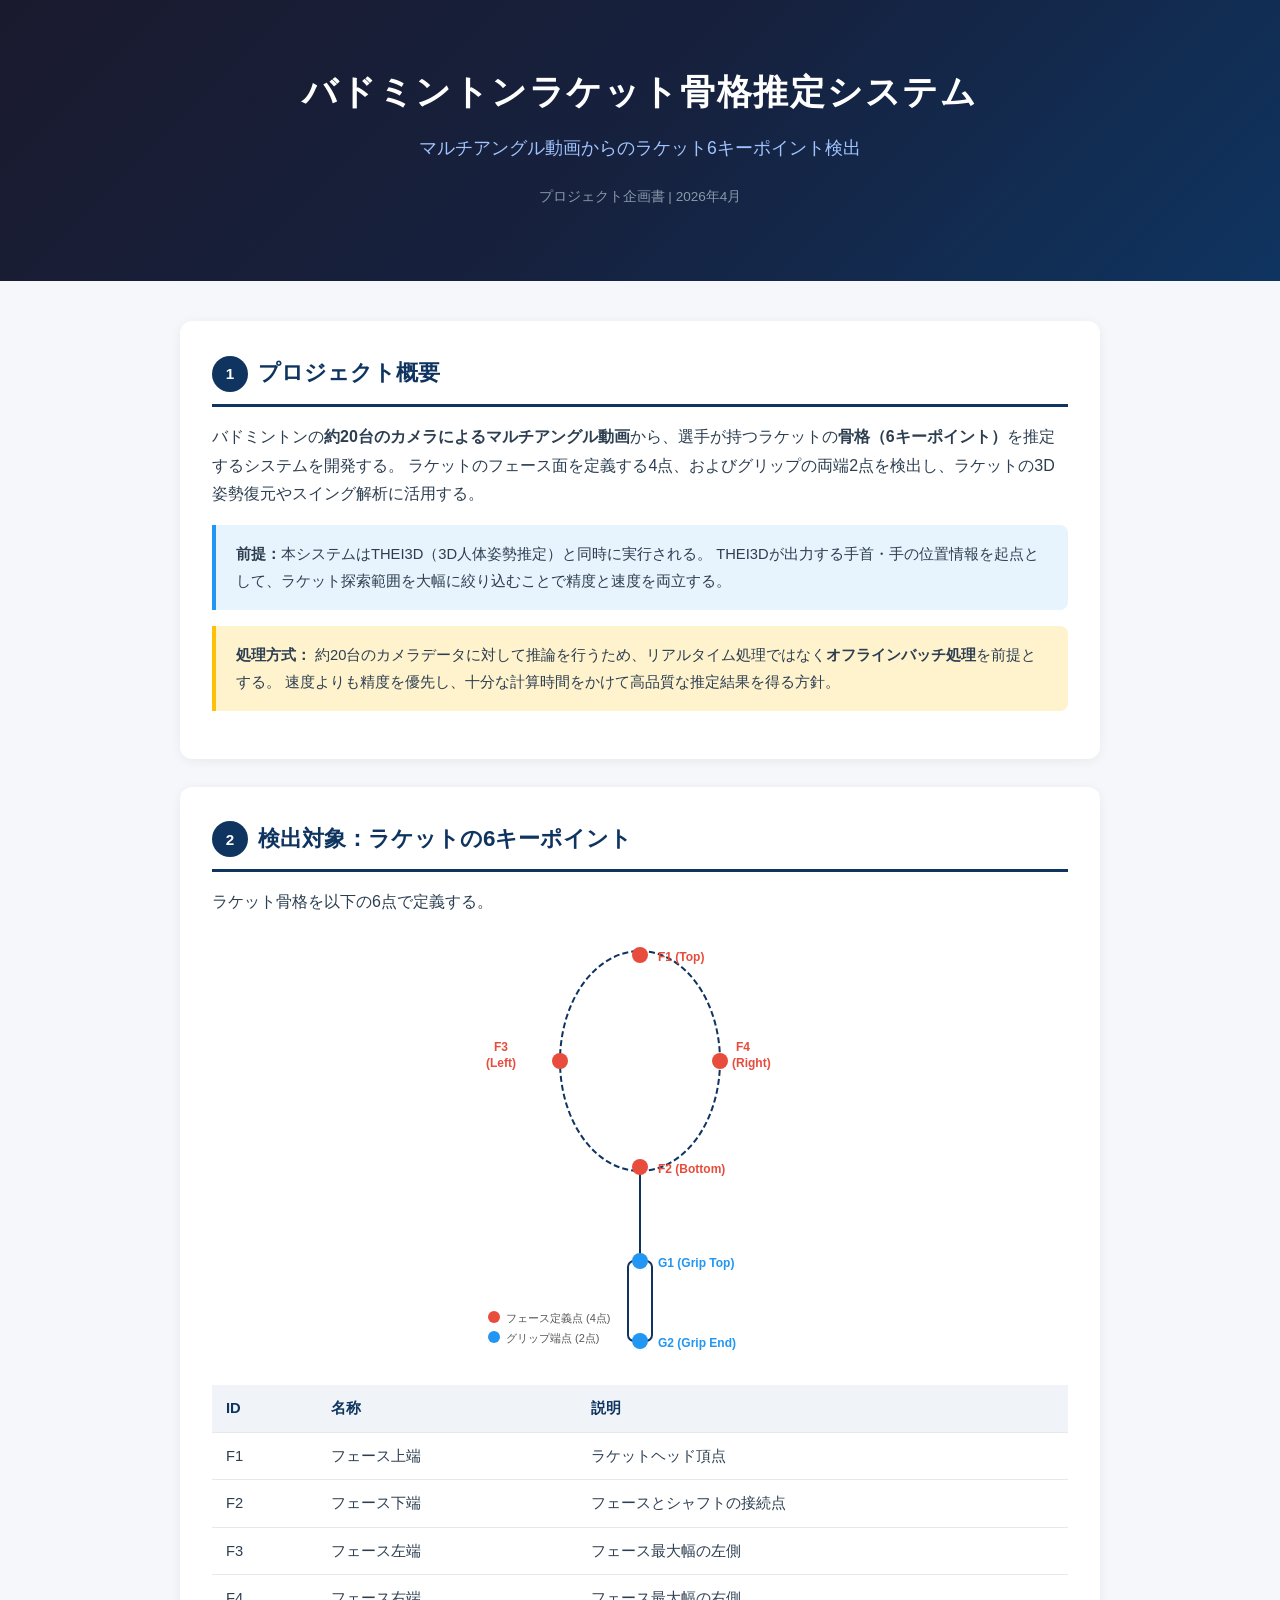
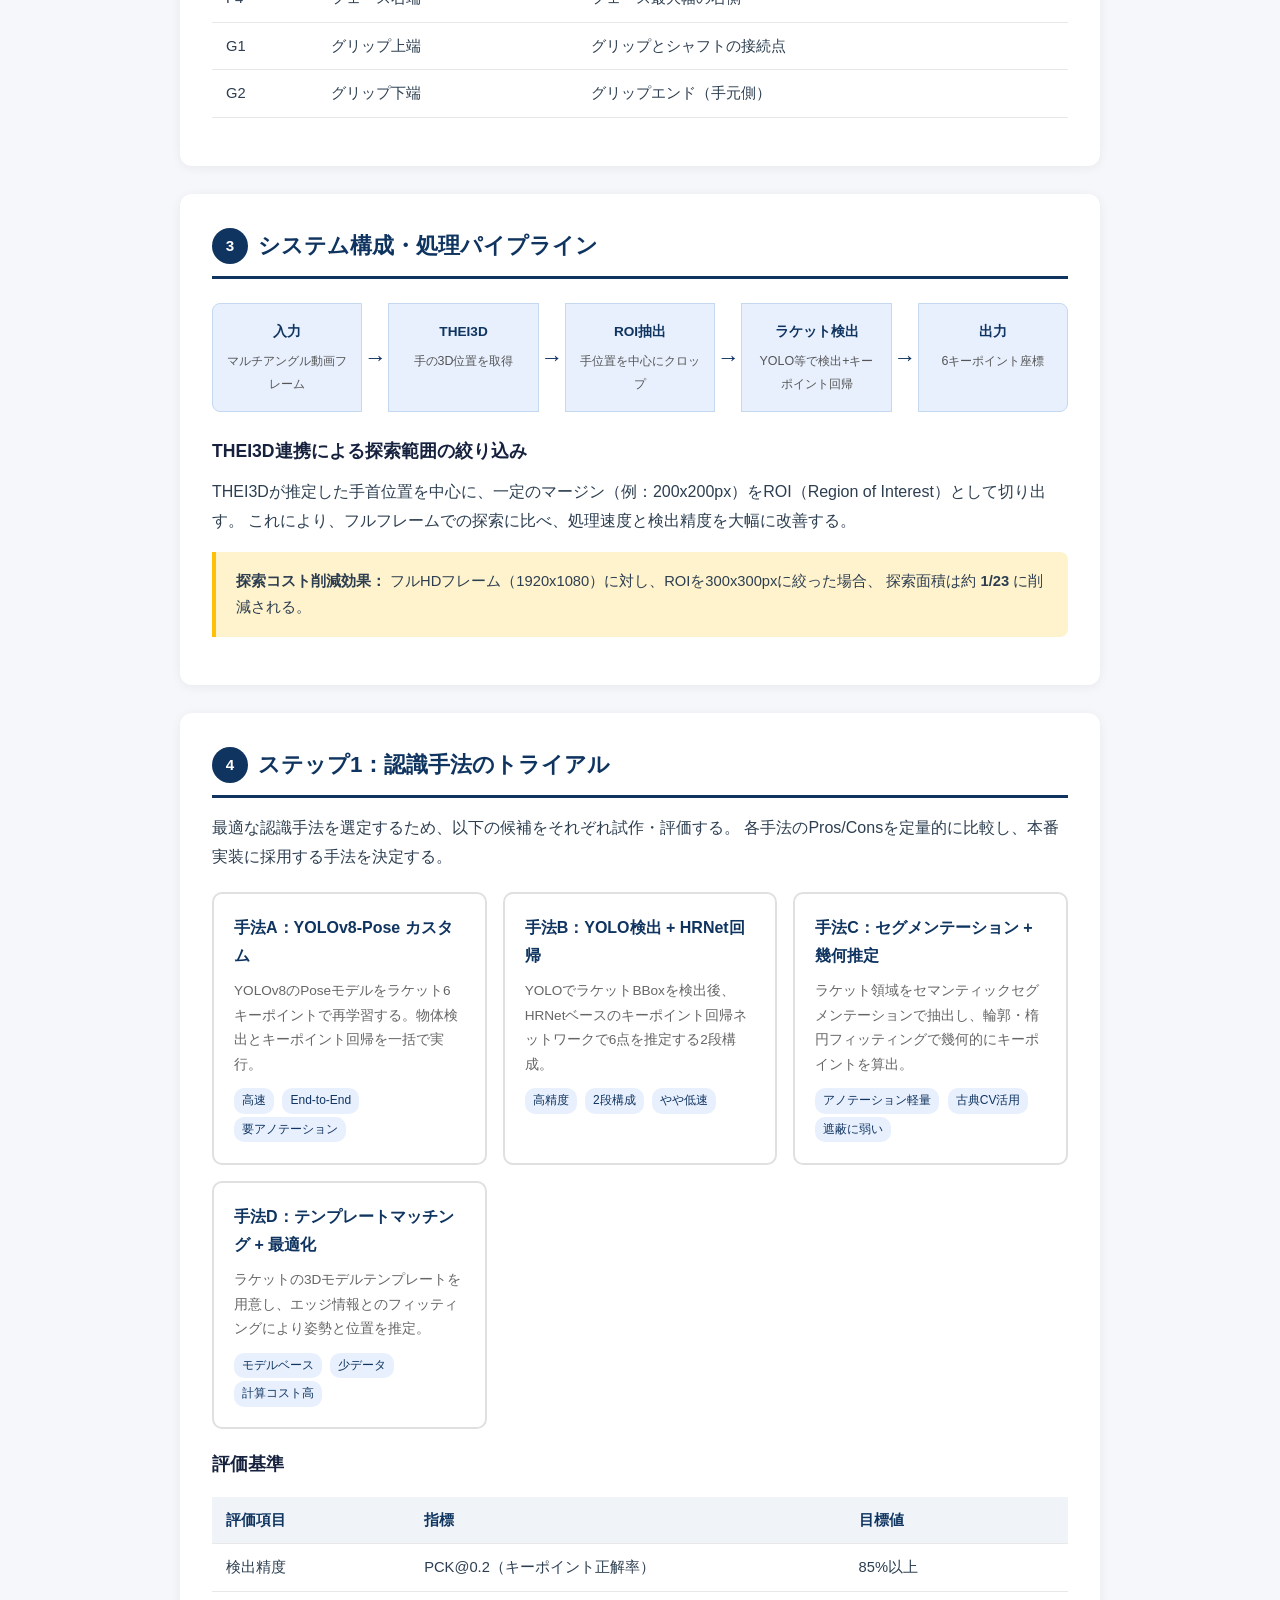
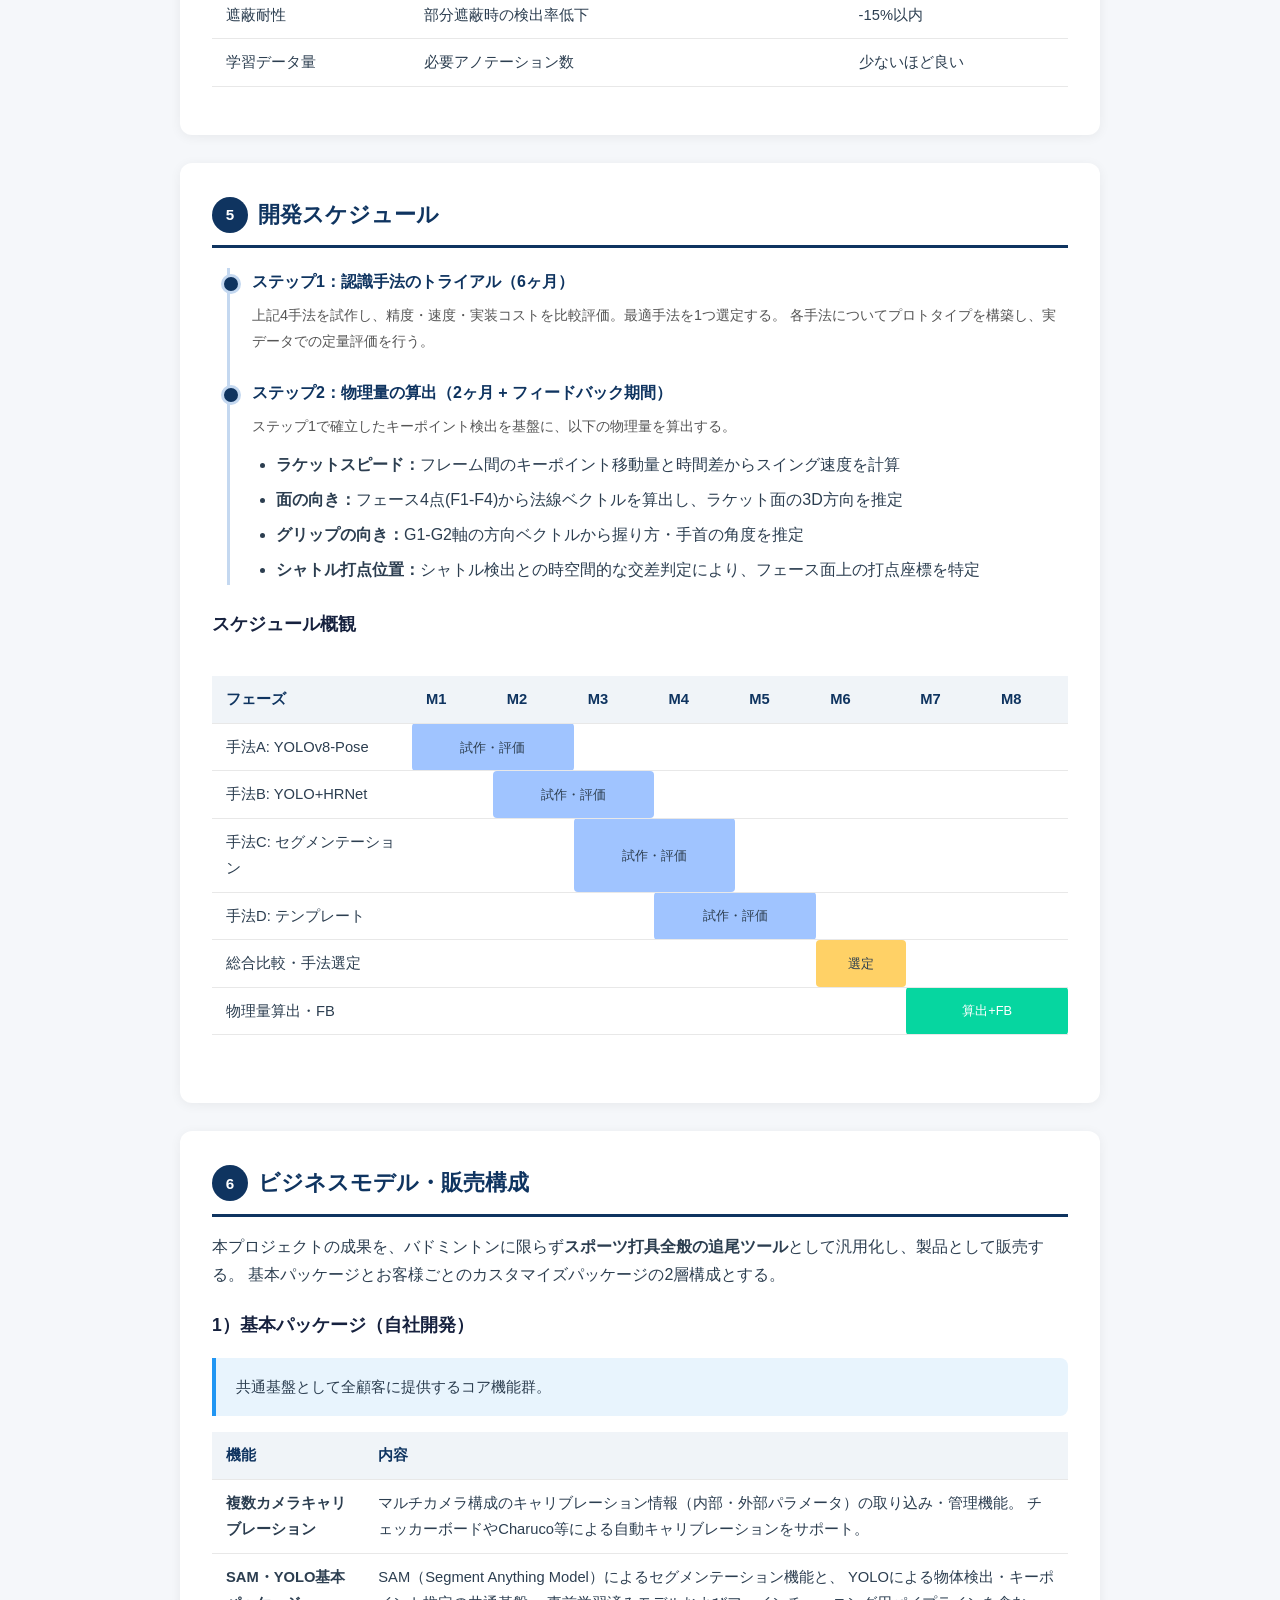
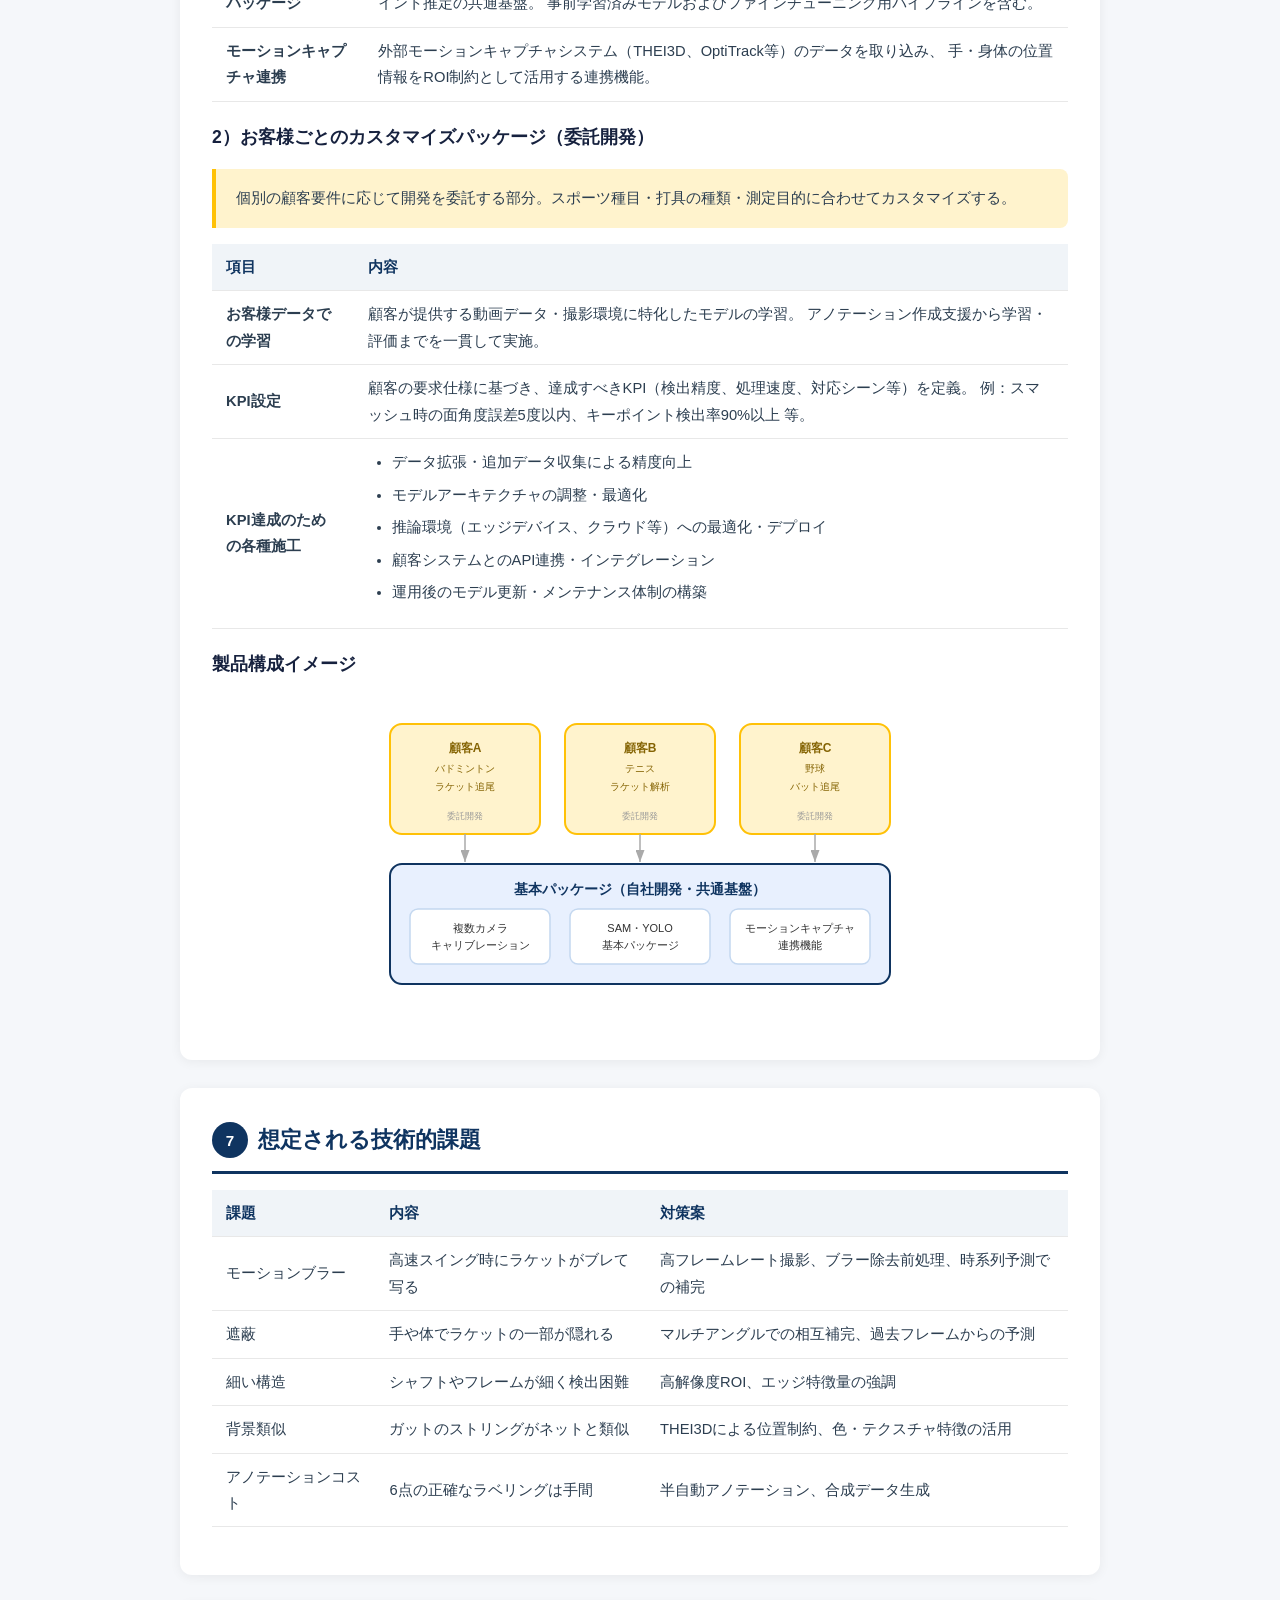
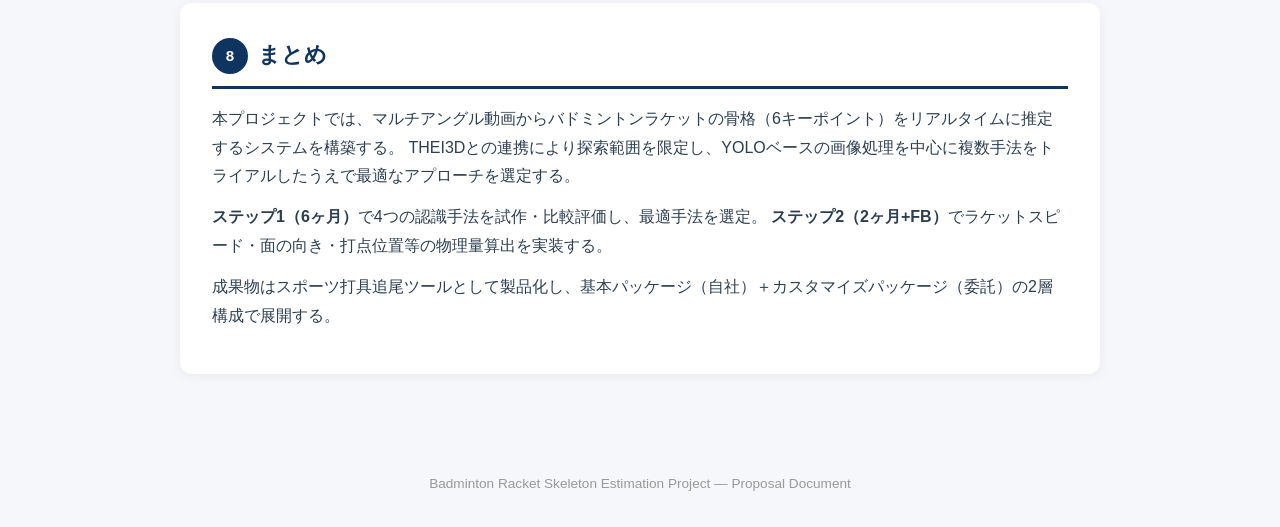
==== commit 5e517e1a: "Update proposal: 20 cameras, offline batch processing, remove FPS target 20台カメラ前提を明記。リアルタイム処理ではなくオフラ" ====
--- a/racket-detection-proposal.html
+++ b/racket-detection-proposal.html
@@ -277,12 +277,17 @@
     <section>
         <h2><span class="num">1</span>プロジェクト概要</h2>
         <p>
-            バドミントンのマルチアングル動画から、選手が持つラケットの<strong>骨格（6キーポイント）</strong>をリアルタイムに推定するシステムを開発する。
+            バドミントンの<strong>約20台のカメラによるマルチアングル動画</strong>から、選手が持つラケットの<strong>骨格（6キーポイント）</strong>を推定するシステムを開発する。
             ラケットのフェース面を定義する4点、およびグリップの両端2点を検出し、ラケットの3D姿勢復元やスイング解析に活用する。
         </p>
         <div class="info-box">
             <strong>前提：</strong>本システムはTHEI3D（3D人体姿勢推定）と同時に実行される。
             THEI3Dが出力する手首・手の位置情報を起点として、ラケット探索範囲を大幅に絞り込むことで精度と速度を両立する。
+        </div>
+        <div class="highlight-box">
+            <strong>処理方式：</strong>
+            約20台のカメラデータに対して推論を行うため、リアルタイム処理ではなく<strong>オフラインバッチ処理</strong>を前提とする。
+            速度よりも精度を優先し、十分な計算時間をかけて高品質な推定結果を得る方針。
         </div>
     </section>
 
@@ -434,7 +439,6 @@
             </thead>
             <tbody>
                 <tr><td>検出精度</td><td>PCK@0.2（キーポイント正解率）</td><td>85%以上</td></tr>
-                <tr><td>処理速度</td><td>FPS（GPU: RTX 3090想定）</td><td>30fps以上</td></tr>
                 <tr><td>遮蔽耐性</td><td>部分遮蔽時の検出率低下</td><td>-15%以内</td></tr>
                 <tr><td>学習データ量</td><td>必要アノテーション数</td><td>少ないほど良い</td></tr>
             </tbody>
@@ -566,7 +570,7 @@
                 <tr>
                     <td><strong>KPI設定</strong></td>
                     <td>顧客の要求仕様に基づき、達成すべきKPI（検出精度、処理速度、対応シーン等）を定義。
-                    例：スマッシュ時の面角度誤差5度以内、30fps以上のリアルタイム処理 等。</td>
+                    例：スマッシュ時の面角度誤差5度以内、キーポイント検出率90%以上 等。</td>
                 </tr>
                 <tr>
                     <td><strong>KPI達成のための各種施工</strong></td>
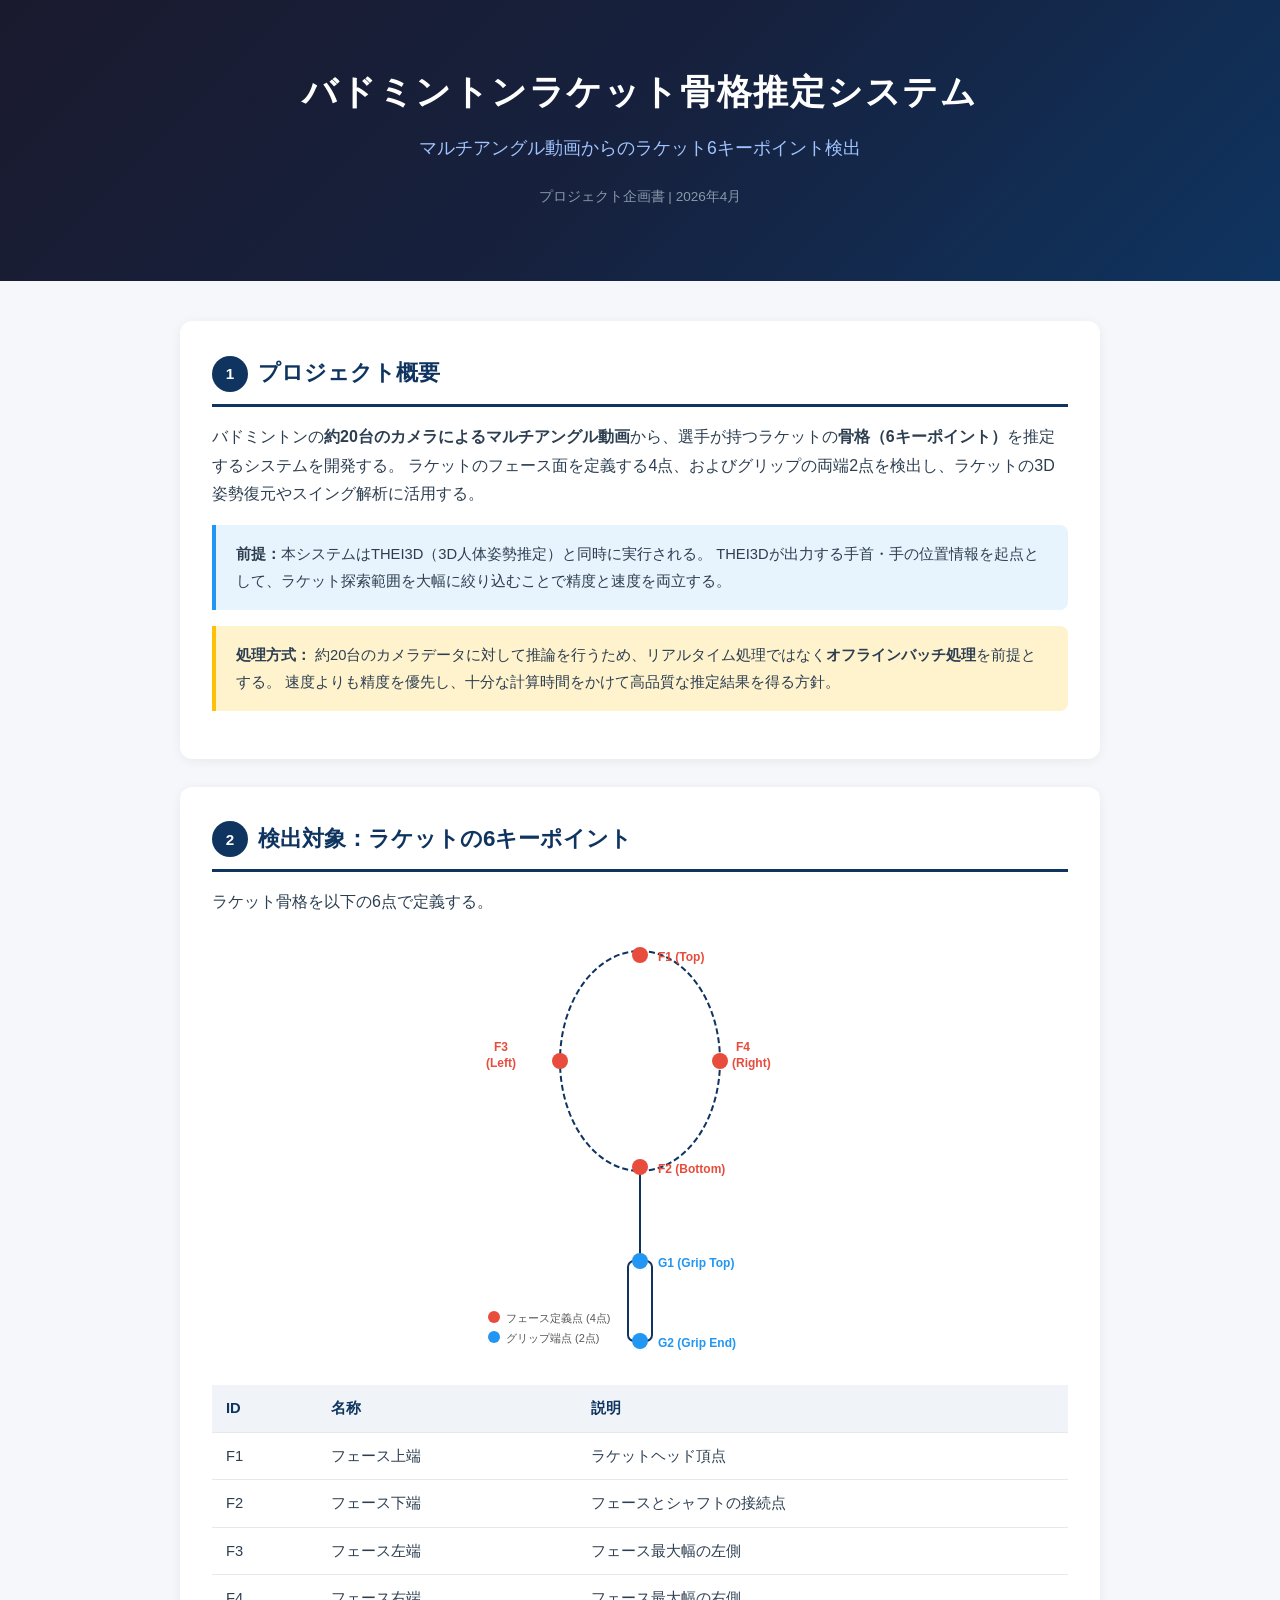
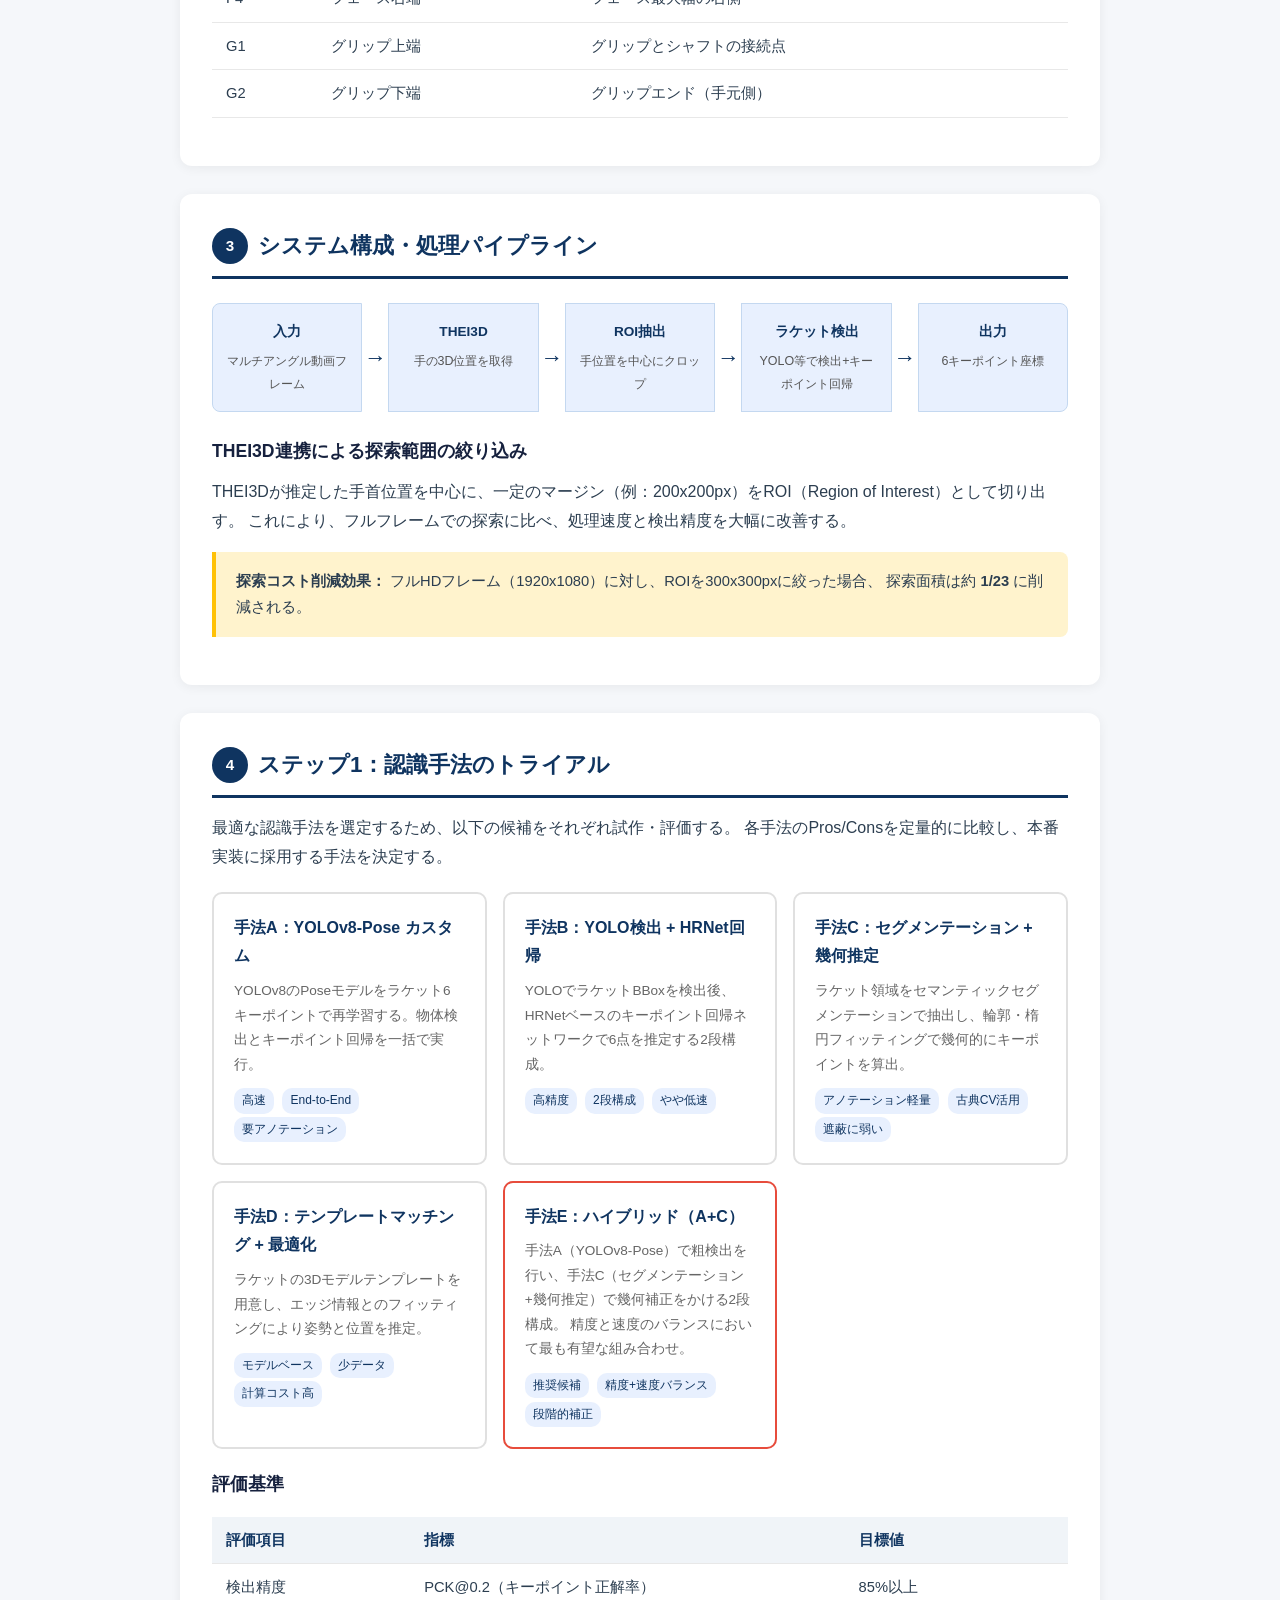
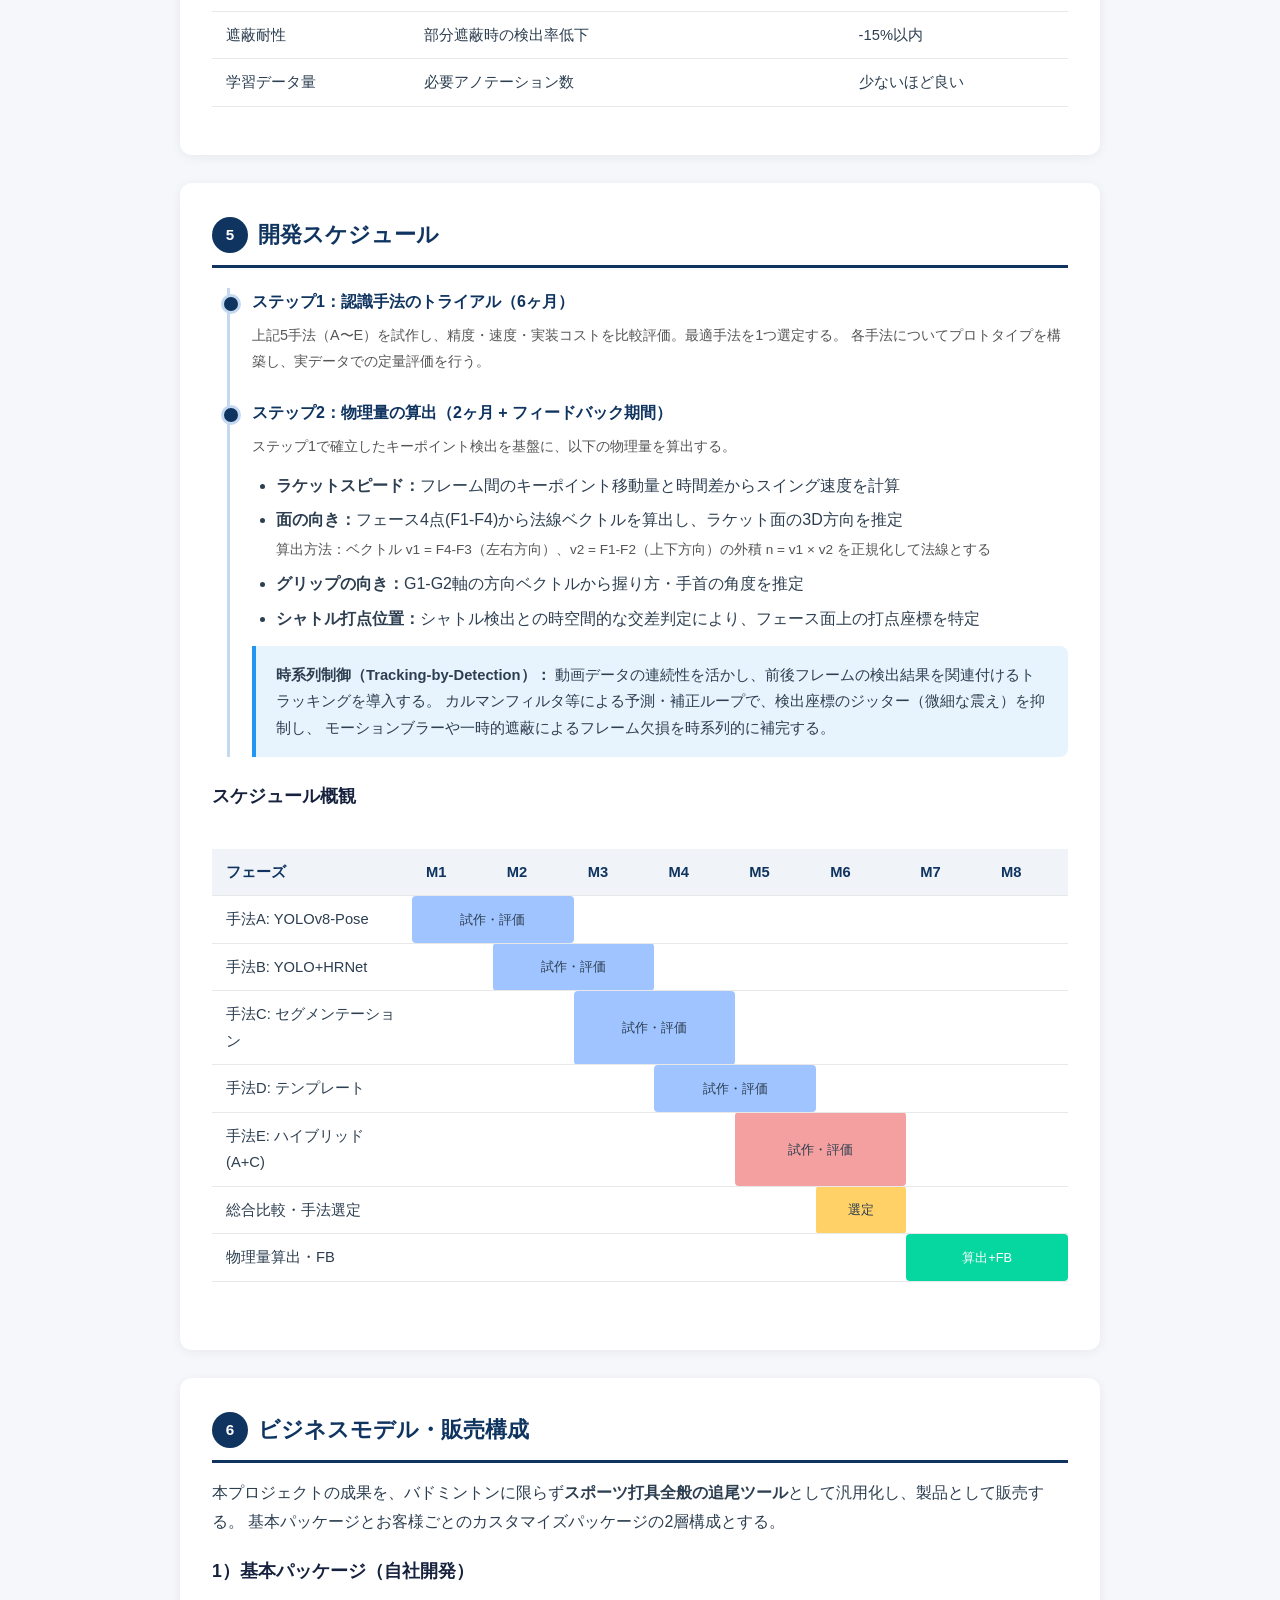
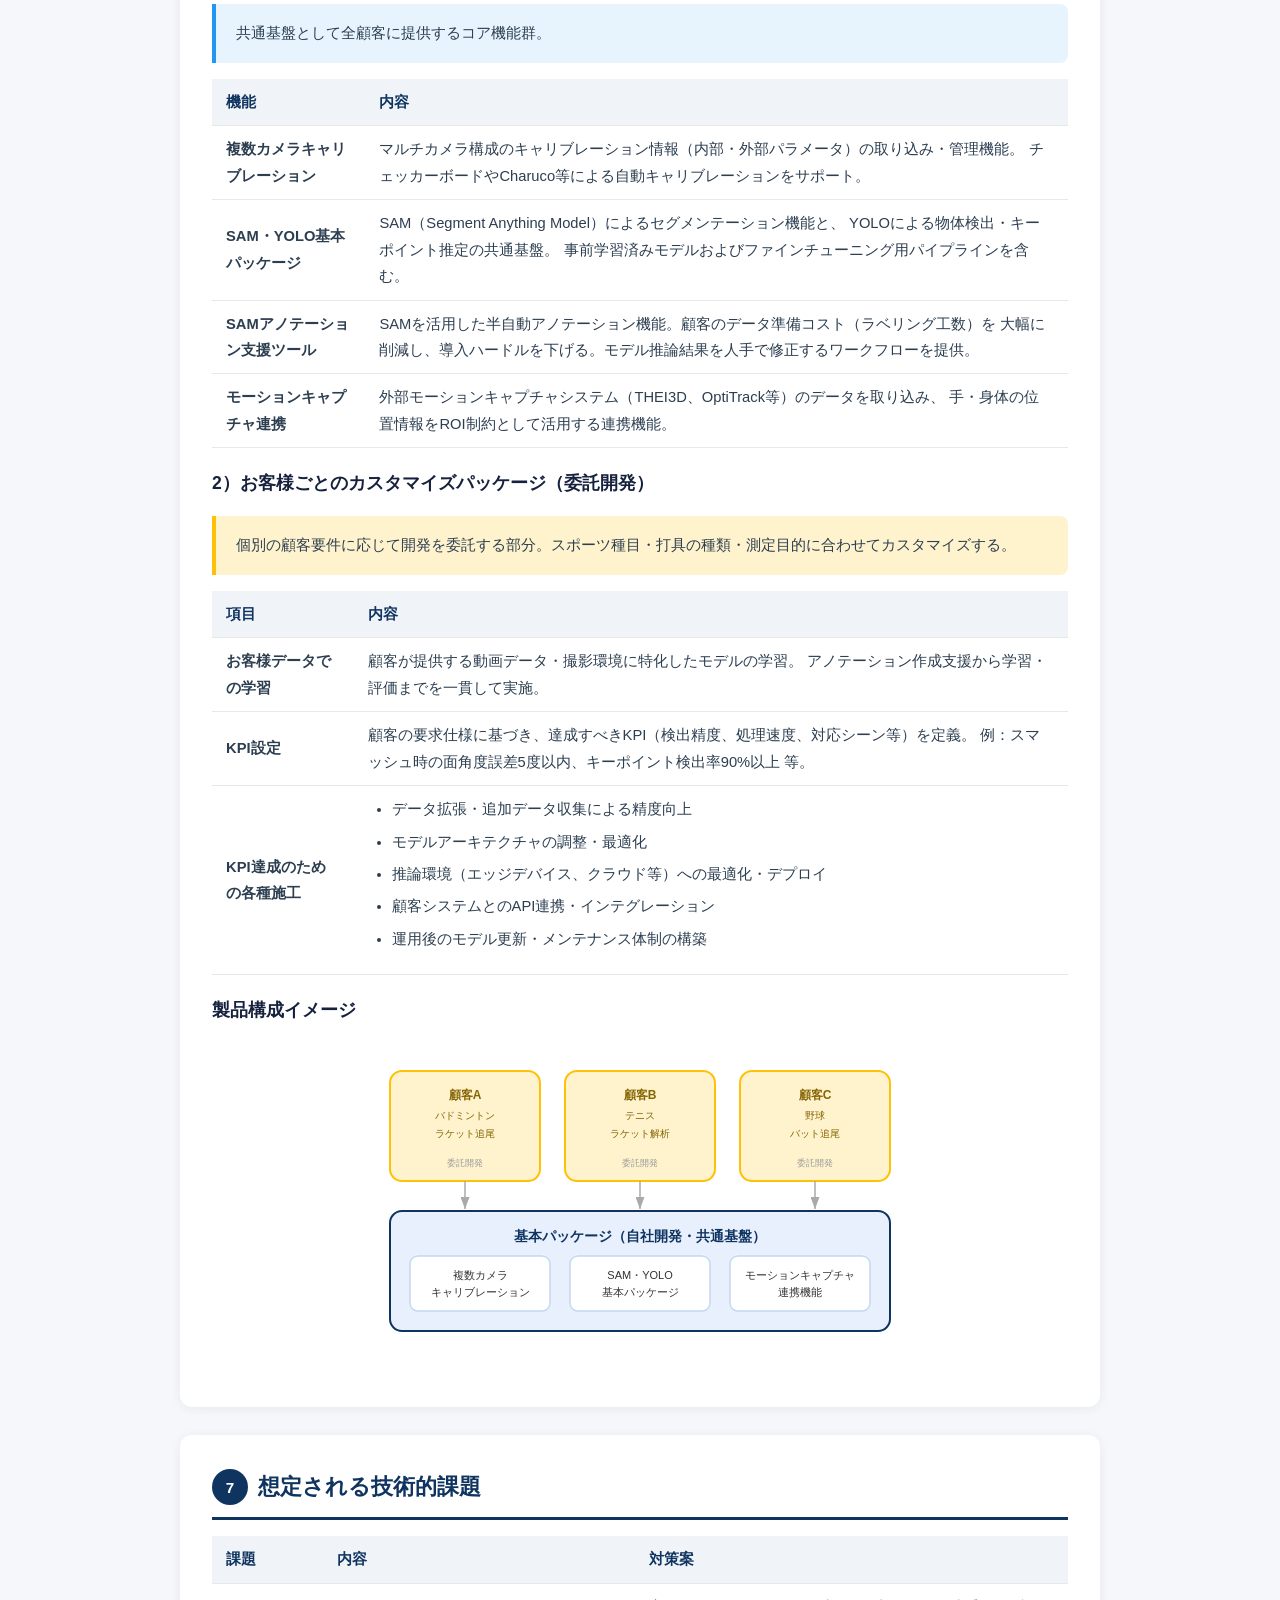
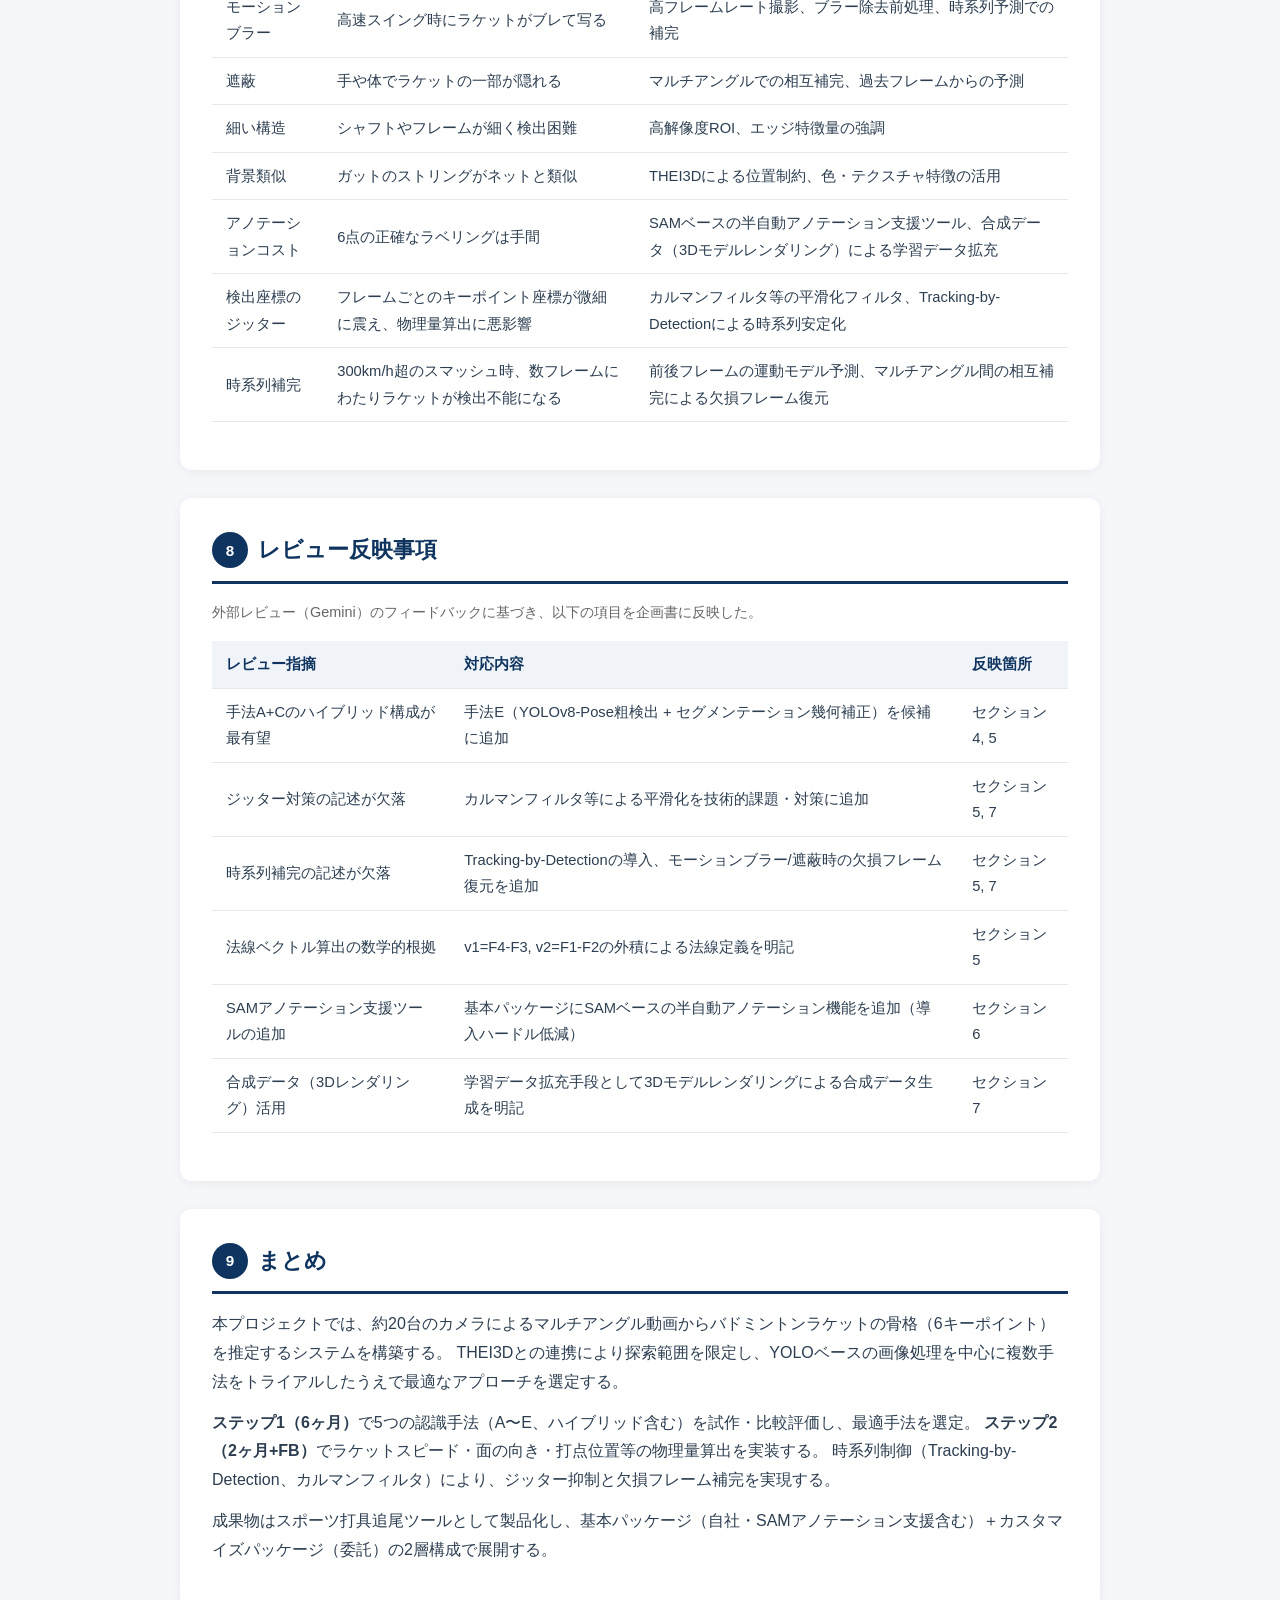
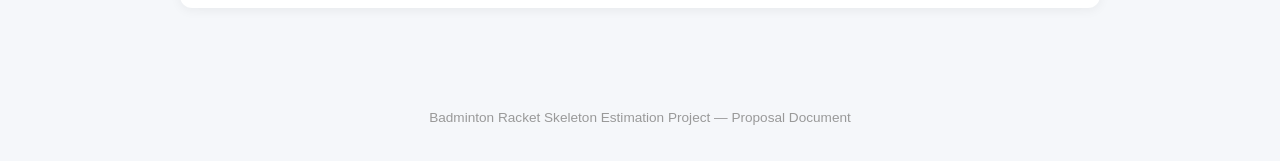
==== commit 8684d1b6: "Incorporate Gemini review feedback into proposal レビュー反映: 手法E(ハイブリッドA+C)追加、ジッター対策(カルマンフィルタ)、 Tracking" ====
--- a/racket-detection-proposal.html
+++ b/racket-detection-proposal.html
@@ -430,6 +430,14 @@
                 <span class="tag">少データ</span>
                 <span class="tag">計算コスト高</span>
             </div>
+            <div class="method-card" style="border-color:#e74c3c;">
+                <h4>手法E：ハイブリッド（A+C）</h4>
+                <p>手法A（YOLOv8-Pose）で粗検出を行い、手法C（セグメンテーション+幾何推定）で幾何補正をかける2段構成。
+                精度と速度のバランスにおいて最も有望な組み合わせ。</p>
+                <span class="tag">推奨候補</span>
+                <span class="tag">精度+速度バランス</span>
+                <span class="tag">段階的補正</span>
+            </div>
         </div>
 
         <h3>評価基準</h3>
@@ -452,7 +460,7 @@
         <div class="timeline">
             <div class="timeline-item">
                 <h4>ステップ1：認識手法のトライアル（6ヶ月）</h4>
-                <p>上記4手法を試作し、精度・速度・実装コストを比較評価。最適手法を1つ選定する。
+                <p>上記5手法（A〜E）を試作し、精度・速度・実装コストを比較評価。最適手法を1つ選定する。
                 各手法についてプロトタイプを構築し、実データでの定量評価を行う。</p>
             </div>
             <div class="timeline-item">
@@ -460,10 +468,17 @@
                 <p>ステップ1で確立したキーポイント検出を基盤に、以下の物理量を算出する。</p>
                 <ul style="margin-top:8px;">
                     <li><strong>ラケットスピード：</strong>フレーム間のキーポイント移動量と時間差からスイング速度を計算</li>
-                    <li><strong>面の向き：</strong>フェース4点(F1-F4)から法線ベクトルを算出し、ラケット面の3D方向を推定</li>
+                    <li><strong>面の向き：</strong>フェース4点(F1-F4)から法線ベクトルを算出し、ラケット面の3D方向を推定<br>
+                        <span style="font-size:0.85rem;color:#555;">算出方法：ベクトル v1 = F4-F3（左右方向）、v2 = F1-F2（上下方向）の外積 n = v1 &times; v2 を正規化して法線とする</span></li>
                     <li><strong>グリップの向き：</strong>G1-G2軸の方向ベクトルから握り方・手首の角度を推定</li>
                     <li><strong>シャトル打点位置：</strong>シャトル検出との時空間的な交差判定により、フェース面上の打点座標を特定</li>
                 </ul>
+                <div class="info-box" style="margin-top:12px;">
+                    <strong>時系列制御（Tracking-by-Detection）：</strong>
+                    動画データの連続性を活かし、前後フレームの検出結果を関連付けるトラッキングを導入する。
+                    カルマンフィルタ等による予測・補正ループで、検出座標のジッター（微細な震え）を抑制し、
+                    モーションブラーや一時的遮蔽によるフレーム欠損を時系列的に補完する。
+                </div>
             </div>
         </div>
 
@@ -502,6 +517,13 @@
                         <td colspan="3"></td>
                     </tr>
                     <tr>
+                        <td>手法E: ハイブリッド(A+C)</td>
+                        <td colspan="3"></td>
+                        <td></td>
+                        <td colspan="2" style="background:#f4a0a0;text-align:center;font-size:0.8rem;border-radius:4px;">試作・評価</td>
+                        <td colspan="2"></td>
+                    </tr>
+                    <tr>
                         <td>総合比較・手法選定</td>
                         <td colspan="5"></td>
                         <td style="background:#ffd166;text-align:center;font-size:0.8rem;border-radius:4px;">選定</td>
@@ -544,6 +566,11 @@
                     <td>SAM（Segment Anything Model）によるセグメンテーション機能と、
                     YOLOによる物体検出・キーポイント推定の共通基盤。
                     事前学習済みモデルおよびファインチューニング用パイプラインを含む。</td>
+                </tr>
+                <tr>
+                    <td><strong>SAMアノテーション支援ツール</strong></td>
+                    <td>SAMを活用した半自動アノテーション機能。顧客のデータ準備コスト（ラベリング工数）を
+                    大幅に削減し、導入ハードルを下げる。モデル推論結果を人手で修正するワークフローを提供。</td>
                 </tr>
                 <tr>
                     <td><strong>モーションキャプチャ連携</strong></td>
@@ -667,25 +694,79 @@
                 <tr>
                     <td>アノテーションコスト</td>
                     <td>6点の正確なラベリングは手間</td>
-                    <td>半自動アノテーション、合成データ生成</td>
+                    <td>SAMベースの半自動アノテーション支援ツール、合成データ（3Dモデルレンダリング）による学習データ拡充</td>
+                </tr>
+                <tr>
+                    <td>検出座標のジッター</td>
+                    <td>フレームごとのキーポイント座標が微細に震え、物理量算出に悪影響</td>
+                    <td>カルマンフィルタ等の平滑化フィルタ、Tracking-by-Detectionによる時系列安定化</td>
+                </tr>
+                <tr>
+                    <td>時系列補完</td>
+                    <td>300km/h超のスマッシュ時、数フレームにわたりラケットが検出不能になる</td>
+                    <td>前後フレームの運動モデル予測、マルチアングル間の相互補完による欠損フレーム復元</td>
                 </tr>
             </tbody>
         </table>
     </section>
 
-    <!-- 8. まとめ -->
-    <section>
-        <h2><span class="num">8</span>まとめ</h2>
+    <!-- 8. レビュー反映事項 -->
+    <section>
+        <h2><span class="num">8</span>レビュー反映事項</h2>
+        <p style="font-size:0.9rem;color:#666;margin-bottom:16px;">外部レビュー（Gemini）のフィードバックに基づき、以下の項目を企画書に反映した。</p>
+        <table>
+            <thead>
+                <tr><th>レビュー指摘</th><th>対応内容</th><th>反映箇所</th></tr>
+            </thead>
+            <tbody>
+                <tr>
+                    <td>手法A+Cのハイブリッド構成が最有望</td>
+                    <td>手法E（YOLOv8-Pose粗検出 + セグメンテーション幾何補正）を候補に追加</td>
+                    <td>セクション4, 5</td>
+                </tr>
+                <tr>
+                    <td>ジッター対策の記述が欠落</td>
+                    <td>カルマンフィルタ等による平滑化を技術的課題・対策に追加</td>
+                    <td>セクション5, 7</td>
+                </tr>
+                <tr>
+                    <td>時系列補完の記述が欠落</td>
+                    <td>Tracking-by-Detectionの導入、モーションブラー/遮蔽時の欠損フレーム復元を追加</td>
+                    <td>セクション5, 7</td>
+                </tr>
+                <tr>
+                    <td>法線ベクトル算出の数学的根拠</td>
+                    <td>v1=F4-F3, v2=F1-F2の外積による法線定義を明記</td>
+                    <td>セクション5</td>
+                </tr>
+                <tr>
+                    <td>SAMアノテーション支援ツールの追加</td>
+                    <td>基本パッケージにSAMベースの半自動アノテーション機能を追加（導入ハードル低減）</td>
+                    <td>セクション6</td>
+                </tr>
+                <tr>
+                    <td>合成データ（3Dレンダリング）活用</td>
+                    <td>学習データ拡充手段として3Dモデルレンダリングによる合成データ生成を明記</td>
+                    <td>セクション7</td>
+                </tr>
+            </tbody>
+        </table>
+    </section>
+
+    <!-- 9. まとめ -->
+    <section>
+        <h2><span class="num">9</span>まとめ</h2>
         <p>
-            本プロジェクトでは、マルチアングル動画からバドミントンラケットの骨格（6キーポイント）をリアルタイムに推定するシステムを構築する。
+            本プロジェクトでは、約20台のカメラによるマルチアングル動画からバドミントンラケットの骨格（6キーポイント）を推定するシステムを構築する。
             THEI3Dとの連携により探索範囲を限定し、YOLOベースの画像処理を中心に複数手法をトライアルしたうえで最適なアプローチを選定する。
         </p>
         <p>
-            <strong>ステップ1（6ヶ月）</strong>で4つの認識手法を試作・比較評価し、最適手法を選定。
+            <strong>ステップ1（6ヶ月）</strong>で5つの認識手法（A〜E、ハイブリッド含む）を試作・比較評価し、最適手法を選定。
             <strong>ステップ2（2ヶ月+FB）</strong>でラケットスピード・面の向き・打点位置等の物理量算出を実装する。
+            時系列制御（Tracking-by-Detection、カルマンフィルタ）により、ジッター抑制と欠損フレーム補完を実現する。
         </p>
         <p>
-            成果物はスポーツ打具追尾ツールとして製品化し、基本パッケージ（自社）＋カスタマイズパッケージ（委託）の2層構成で展開する。
+            成果物はスポーツ打具追尾ツールとして製品化し、基本パッケージ（自社・SAMアノテーション支援含む）＋カスタマイズパッケージ（委託）の2層構成で展開する。
         </p>
     </section>
 
